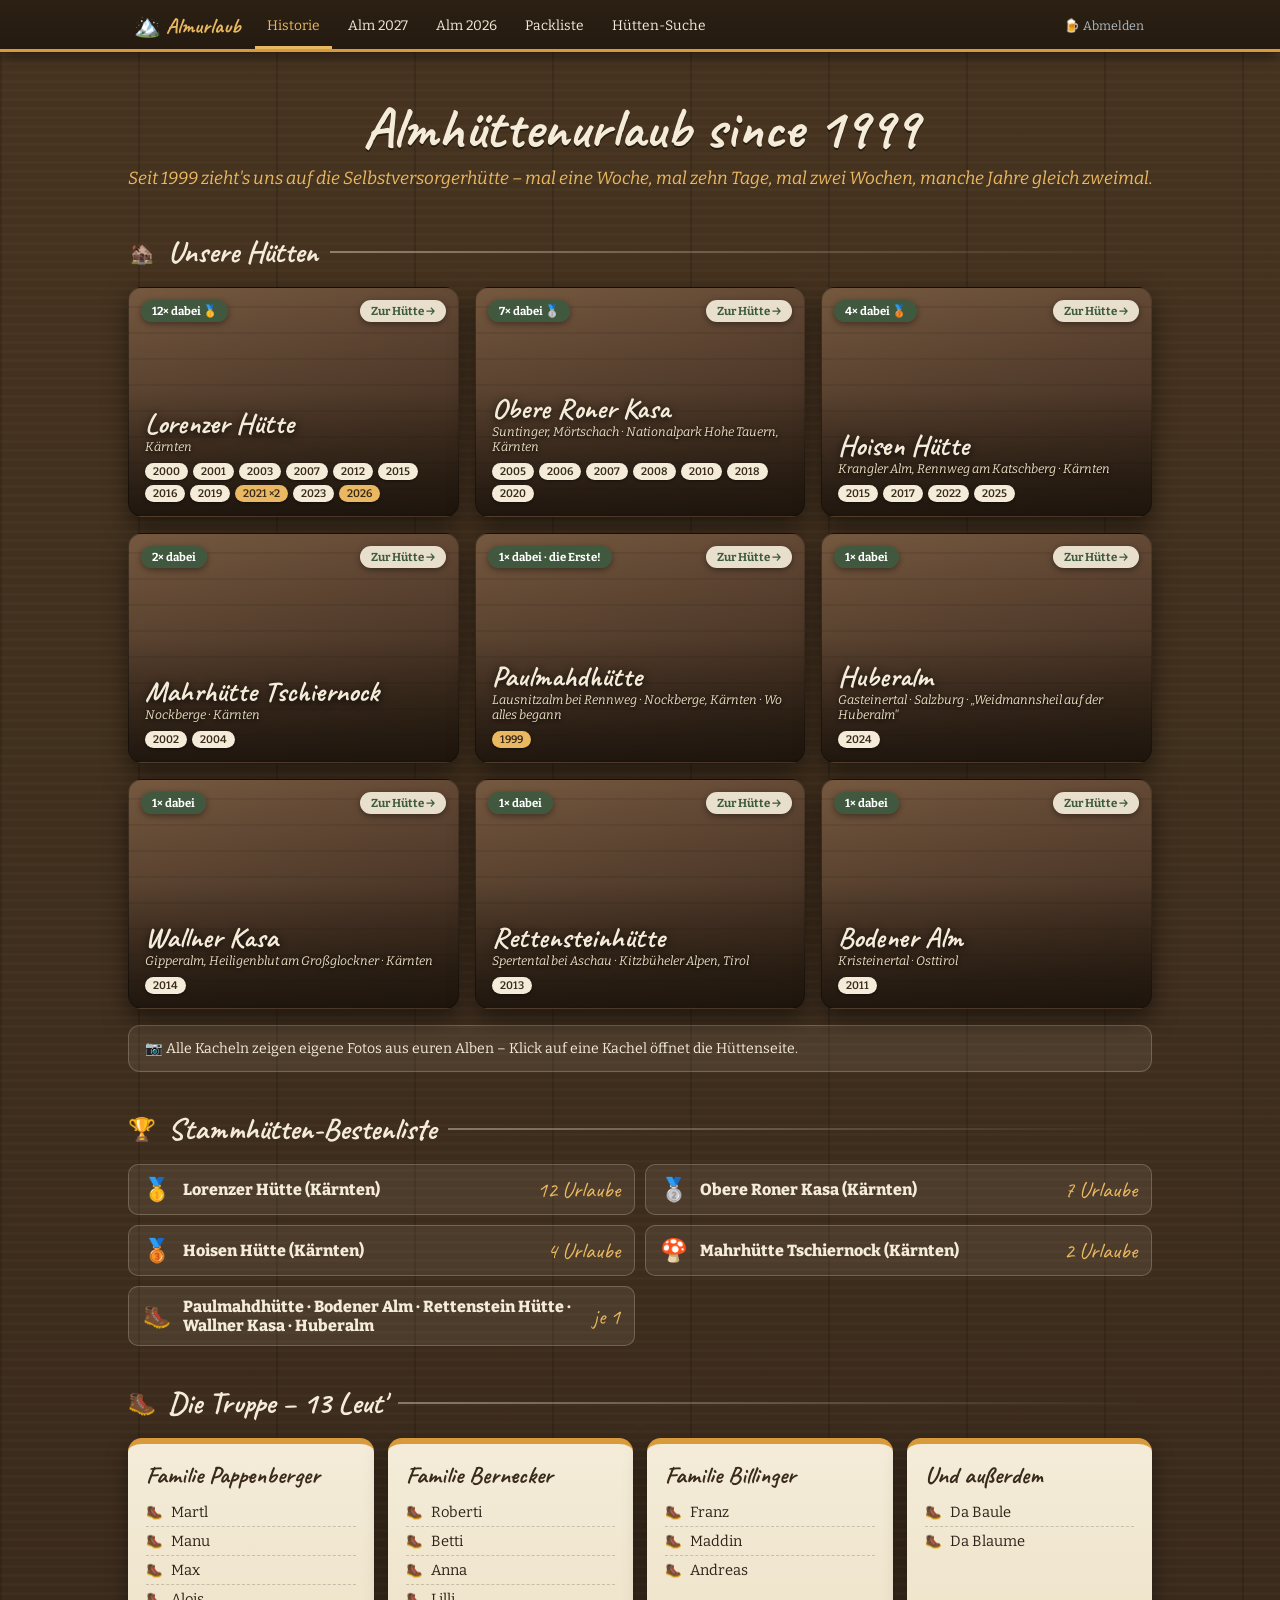
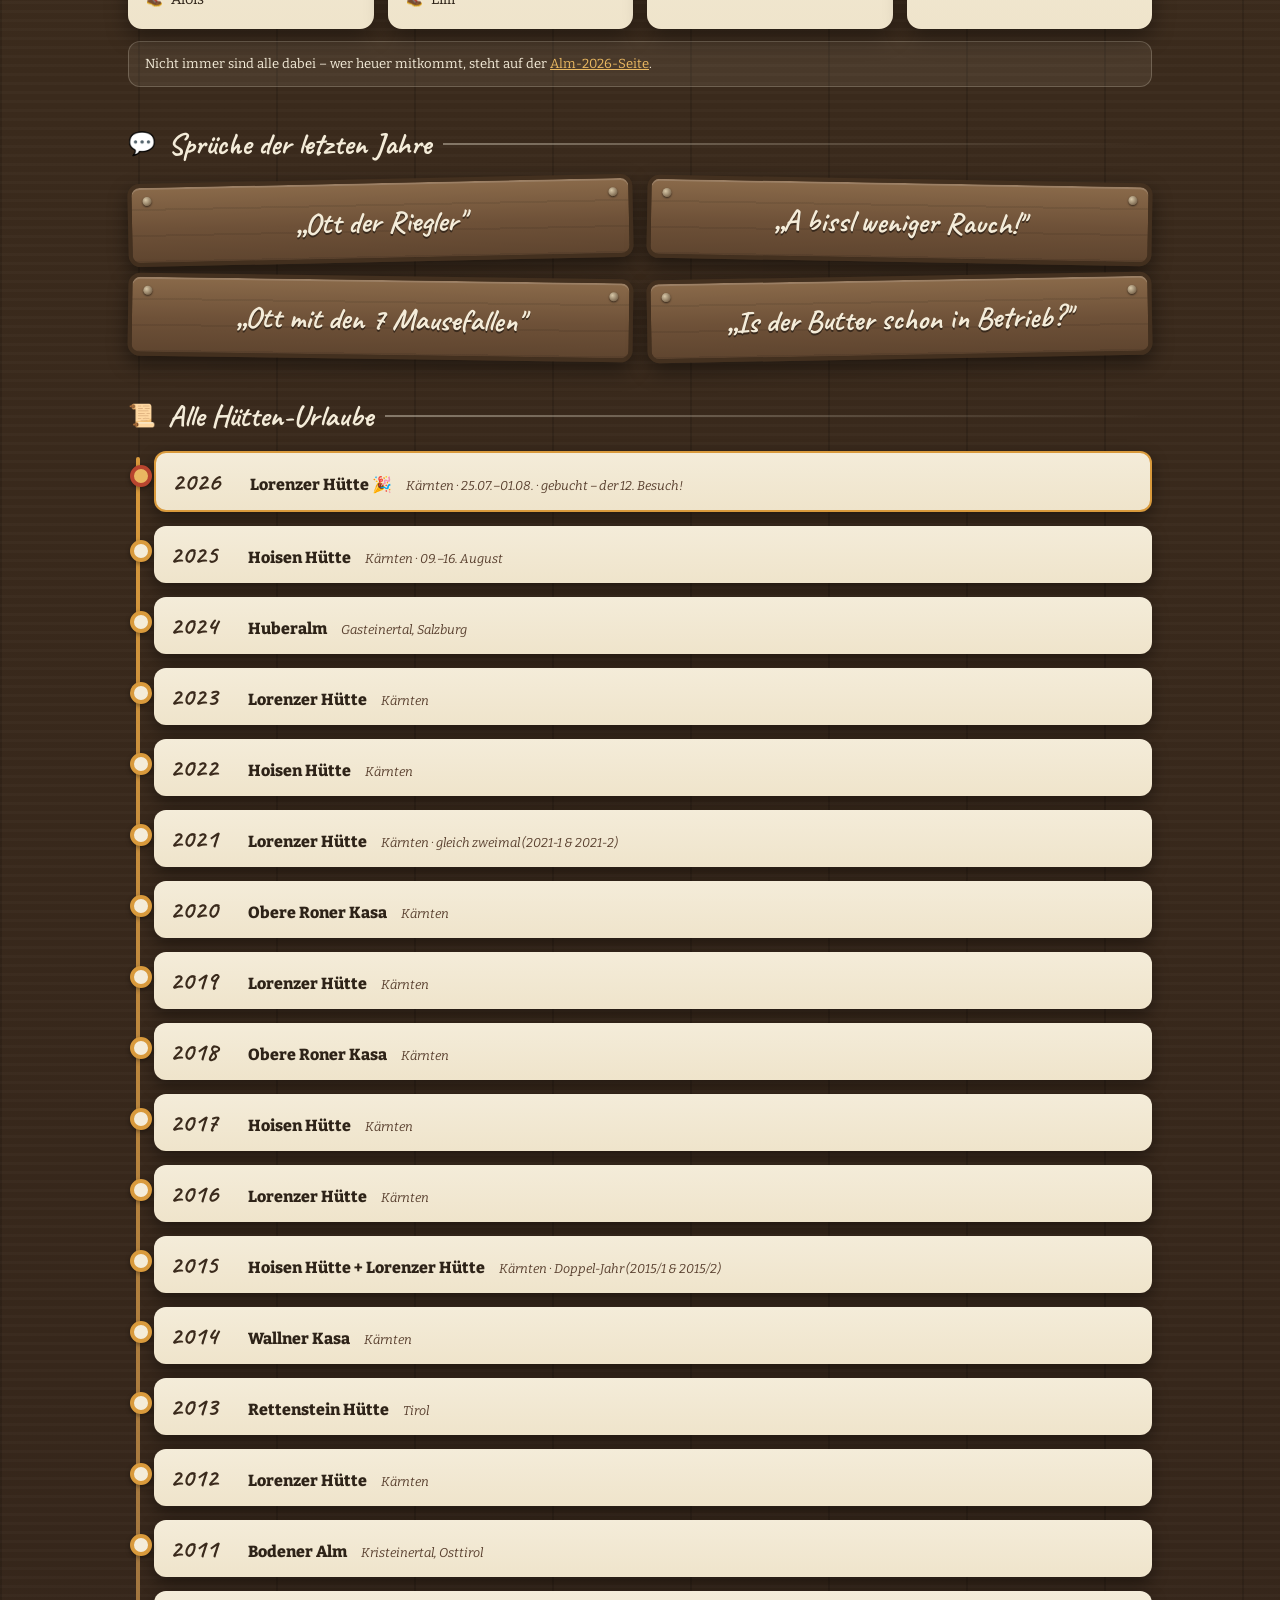
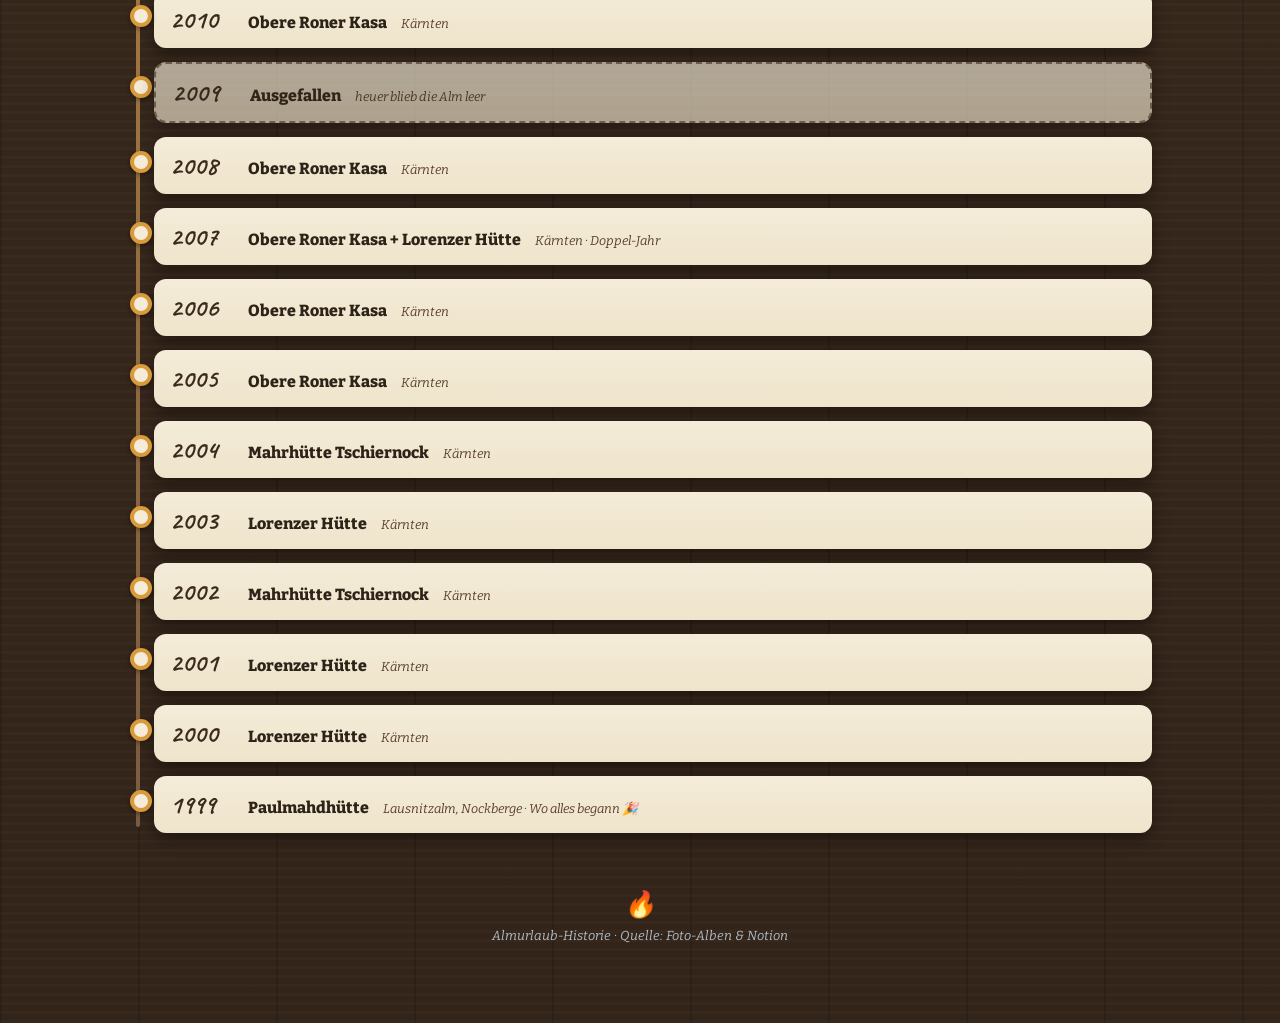
==== index.html @ 521542aa "Neuaufbau Almurlaub-Website für Hostinger Stand aus der Sicherung vom 21.09.2026, api.php/login.php/" ====
<!DOCTYPE html>
<html lang="de">
<head>
<meta charset="UTF-8">
<meta name="viewport" content="width=device-width, initial-scale=1.0">
<title>Hütten-Historie – Urlaub auf der Alm seit 1999</title>
<meta name="robots" content="noindex">
<link rel="preconnect" href="https://fonts.googleapis.com">
<link rel="preconnect" href="https://fonts.gstatic.com" crossorigin>
<link href="https://fonts.googleapis.com/css2?family=Bitter:wght@400;600;800&family=Caveat:wght@500;700&display=swap" rel="stylesheet">
<link rel="stylesheet" href="alm.css">
</head>
<body>

<nav class="alm-nav" aria-label="Hauptnavigation">
  <div class="nav-innen">
    <a class="logo" href="index.html">🏔️ Almurlaub</a>
    <a class="nav-link aktiv" href="index.html">Historie</a>
    <a class="nav-link" href="2027/index.html">Alm 2027</a>
    <a class="nav-link" href="2026/index.html">Alm 2026</a>
    <a class="nav-link" href="packliste.html">Packliste</a>
    <a class="nav-link" href="huettensuche.html">Hütten-Suche</a>
    <a class="nav-link abmelden" href="logout.php" title="Abmelden – zurück zur Bierparole">🍺 Abmelden</a>
  </div>
</nav>

<header class="seitenkopf">
  <h1>Almhüttenurlaub since 1999</h1>
  <div class="untertitel">Seit 1999 zieht's uns auf die Selbstversorgerhütte – mal eine Woche, mal zehn Tage, mal zwei Wochen, manche Jahre gleich zweimal.</div>
</header>

<main class="wrap">

  <section>
    <div class="sek-titel"><span class="em">🏚️</span><h2>Unsere Hütten</h2><div class="linie"></div></div>
    <div class="huetten-grid">

      <a class="h-kachel" href="https://www.bergwelten.com/t/b/23018" target="_blank" rel="noopener" style="--kachel-foto:url('fotos/huetten/lorenzer.jpg')">
        <span class="k-besuche">12× dabei 🥇</span><span class="k-link">Zur Hütte →</span>

        <div class="k-inhalt">
          <h3>Lorenzer Hütte</h3>
          <div class="k-region">Kärnten</div>
          <div class="k-jahre"><span>2000</span><span>2001</span><span>2003</span><span>2007</span><span>2012</span><span>2015</span><span>2016</span><span>2019</span><span class="oft">2021 ×2</span><span>2023</span><span class="oft">2026</span></div>
        </div>
      </a>

      <a class="h-kachel" href="https://www.urlaubambauernhof.at/de/hoefe/ronerkasa" target="_blank" rel="noopener" style="--kachel-foto:url('fotos/huetten/ronerkasa.jpg')">
        <span class="k-besuche">7× dabei 🥈</span><span class="k-link">Zur Hütte →</span>
        
        <div class="k-inhalt">
          <h3>Obere Roner Kasa</h3>
          <div class="k-region">Suntinger, Mörtschach · Nationalpark Hohe Tauern, Kärnten</div>
          <div class="k-jahre"><span>2005</span><span>2006</span><span>2007</span><span>2008</span><span>2010</span><span>2018</span><span>2020</span></div>
        </div>
      </a>

      <a class="h-kachel" href="https://hoisenhuette.at/" target="_blank" rel="noopener" style="--kachel-foto:url('fotos/huetten/hoisen.jpg')">
        <span class="k-besuche">4× dabei 🥉</span><span class="k-link">Zur Hütte →</span>
        
        <div class="k-inhalt">
          <h3>Hoisen Hütte</h3>
          <div class="k-region">Krangler Alm, Rennweg am Katschberg · Kärnten</div>
          <div class="k-jahre"><span>2015</span><span>2017</span><span>2022</span><span>2025</span></div>
        </div>
      </a>

      <a class="h-kachel" href="https://www.urlaubambauernhof.at/de/hoefe/marhuette" target="_blank" rel="noopener" style="--kachel-foto:url('fotos/huetten/mahrhuette.jpg')">
        <span class="k-besuche">2× dabei</span><span class="k-link">Zur Hütte →</span>
        
        <div class="k-inhalt">
          <h3>Mahrhütte Tschiernock</h3>
          <div class="k-region">Nockberge · Kärnten</div>
          <div class="k-jahre"><span>2002</span><span>2004</span></div>
        </div>
      </a>

      <a class="h-kachel" href="https://www.paulmahdhuette.com" target="_blank" rel="noopener" style="--kachel-foto:url('fotos/huetten/paulmahd.jpg')">
        <span class="k-besuche">1× dabei · die Erste!</span><span class="k-link">Zur Hütte →</span>
        <div class="k-inhalt">
          <h3>Paulmahdhütte</h3>
          <div class="k-region">Lausnitzalm bei Rennweg · Nockberge, Kärnten · Wo alles begann</div>
          <div class="k-jahre"><span class="oft">1999</span></div>
        </div>
      </a>

      <a class="h-kachel" href="https://www.gasteinertal.com/huberalm/" target="_blank" rel="noopener" style="--kachel-foto:url('fotos/panorama.jpg')">
        <span class="k-besuche">1× dabei</span><span class="k-link">Zur Hütte →</span>
        <div class="k-inhalt">
          <h3>Huberalm</h3>
          <div class="k-region">Gasteinertal · Salzburg · „Weidmannsheil auf der Huberalm"</div>
          <div class="k-jahre"><span>2024</span></div>
        </div>
      </a>

      <a class="h-kachel" href="https://www.urlaubambauernhof.at/de/hoefe/wallnerkasa" target="_blank" rel="noopener" style="--kachel-foto:url('fotos/huetten/wallnerkasa.jpg')">
        <span class="k-besuche">1× dabei</span><span class="k-link">Zur Hütte →</span>
        
        <div class="k-inhalt">
          <h3>Wallner Kasa</h3>
          <div class="k-region">Gipperalm, Heiligenblut am Großglockner · Kärnten</div>
          <div class="k-jahre"><span>2014</span></div>
        </div>
      </a>

      <a class="h-kachel" href="https://www.huettenzauber-tirol.at/huetten/rettensteinhuette" target="_blank" rel="noopener" style="--kachel-foto:url('fotos/huetten/rettenstein.jpg')">
        <span class="k-besuche">1× dabei</span><span class="k-link">Zur Hütte →</span>
        
        <div class="k-inhalt">
          <h3>Rettensteinhütte</h3>
          <div class="k-region">Spertental bei Aschau · Kitzbüheler Alpen, Tirol</div>
          <div class="k-jahre"><span>2013</span></div>
        </div>
      </a>

      <a class="h-kachel" href="https://www.huettenland.com/huette/1302/Bodner-Almhuette-im-Kristeinertal/" target="_blank" rel="noopener" style="--kachel-foto:url('fotos/huetten/bodeneralm.jpg')">
        <span class="k-besuche">1× dabei</span><span class="k-link">Zur Hütte →</span>

        <div class="k-inhalt">
          <h3>Bodener Alm</h3>
          <div class="k-region">Kristeinertal · Osttirol</div>
          <div class="k-jahre"><span>2011</span></div>
        </div>
      </a>

    </div>
    <div class="hinweis-band">
      📷 Alle Kacheln zeigen eigene Fotos aus euren Alben – Klick auf eine Kachel öffnet die Hüttenseite.
    </div>
  </section>

  <section>
    <div class="sek-titel"><span class="em">🏆</span><h2>Stammhütten-Bestenliste</h2><div class="linie"></div></div>
    <div class="bestenliste">
      <div class="besten-eintrag"><span class="medaille">🥇</span><span class="b-name">Lorenzer Hütte (Kärnten)</span><span class="b-anzahl">12 Urlaube</span></div>
      <div class="besten-eintrag"><span class="medaille">🥈</span><span class="b-name">Obere Roner Kasa (Kärnten)</span><span class="b-anzahl">7 Urlaube</span></div>
      <div class="besten-eintrag"><span class="medaille">🥉</span><span class="b-name">Hoisen Hütte (Kärnten)</span><span class="b-anzahl">4 Urlaube</span></div>
      <div class="besten-eintrag"><span class="medaille">🍄</span><span class="b-name">Mahrhütte Tschiernock (Kärnten)</span><span class="b-anzahl">2 Urlaube</span></div>
      <div class="besten-eintrag"><span class="medaille">🥾</span><span class="b-name">Paulmahdhütte · Bodener Alm · Rettenstein Hütte · Wallner Kasa · Huberalm</span><span class="b-anzahl">je 1</span></div>
    </div>
  </section>

  <section>
    <div class="sek-titel"><span class="em">🥾</span><h2>Die Truppe – 13 Leut'</h2><div class="linie"></div></div>
    <div class="truppe">
      <div class="familie">
        <h3>Familie Pappenberger</h3>
        <ul><li>Martl</li><li>Manu</li><li>Max</li><li>Alois</li></ul>
      </div>
      <div class="familie">
        <h3>Familie Bernecker</h3>
        <ul><li>Roberti</li><li>Betti</li><li>Anna</li><li>Lilli</li></ul>
      </div>
      <div class="familie">
        <h3>Familie Billinger</h3>
        <ul><li>Franz</li><li>Maddin</li><li>Andreas</li></ul>
      </div>
      <div class="familie">
        <h3>Und außerdem</h3>
        <ul><li>Da Baule</li><li>Da Blaume</li></ul>
      </div>
    </div>
    <div class="hinweis-band" style="margin-top:12px;font-size:.82rem">
      Nicht immer sind alle dabei – wer heuer mitkommt, steht auf der <a href="2026/index.html" style="color:var(--schwammerl-hell)">Alm-2026-Seite</a>.
    </div>
  </section>

  <section>
    <div class="sek-titel"><span class="em">💬</span><h2>Sprüche der letzten Jahre</h2><div class="linie"></div></div>
    <div class="sprueche">
      <div class="spruch-tafel"><div class="zitat">„Ott der Riegler"</div></div>
      <div class="spruch-tafel"><div class="zitat">„A bissl weniger Rauch!"</div></div>
      <div class="spruch-tafel"><div class="zitat">„Ott mit den 7 Mausefallen"</div></div>
      <div class="spruch-tafel"><div class="zitat">„Is der Butter schon in Betrieb?"</div></div>
    </div>
  </section>

  <section>
    <div class="sek-titel"><span class="em">📜</span><h2>Alle Hütten-Urlaube</h2><div class="linie"></div></div>
    <div class="timeline">

      <div class="jahr geplant"><div class="j-karte"><span class="j-zahl">2026</span><span class="j-huette">Lorenzer Hütte 🎉</span><span class="j-region">Kärnten · 25.07.–01.08. · gebucht – der 12. Besuch!</span></div></div>

      <div class="jahr"><div class="j-karte"><span class="j-zahl">2025</span><span class="j-huette">Hoisen Hütte</span><span class="j-region">Kärnten · 09.–16. August</span></div></div>
      <div class="jahr"><div class="j-karte"><span class="j-zahl">2024</span><span class="j-huette">Huberalm</span><span class="j-region">Gasteinertal, Salzburg</span></div></div>
      <div class="jahr"><div class="j-karte"><span class="j-zahl">2023</span><span class="j-huette">Lorenzer Hütte</span><span class="j-region">Kärnten</span></div></div>
      <div class="jahr"><div class="j-karte"><span class="j-zahl">2022</span><span class="j-huette">Hoisen Hütte</span><span class="j-region">Kärnten</span></div></div>
      <div class="jahr"><div class="j-karte"><span class="j-zahl">2021</span><span class="j-huette">Lorenzer Hütte</span><span class="j-region">Kärnten · gleich zweimal (2021-1 &amp; 2021-2)</span></div></div>
      <div class="jahr"><div class="j-karte"><span class="j-zahl">2020</span><span class="j-huette">Obere Roner Kasa</span><span class="j-region">Kärnten</span></div></div>
      <div class="jahr"><div class="j-karte"><span class="j-zahl">2019</span><span class="j-huette">Lorenzer Hütte</span><span class="j-region">Kärnten</span></div></div>
      <div class="jahr"><div class="j-karte"><span class="j-zahl">2018</span><span class="j-huette">Obere Roner Kasa</span><span class="j-region">Kärnten</span></div></div>
      <div class="jahr"><div class="j-karte"><span class="j-zahl">2017</span><span class="j-huette">Hoisen Hütte</span><span class="j-region">Kärnten</span></div></div>
      <div class="jahr"><div class="j-karte"><span class="j-zahl">2016</span><span class="j-huette">Lorenzer Hütte</span><span class="j-region">Kärnten</span></div></div>
      <div class="jahr"><div class="j-karte"><span class="j-zahl">2015</span><span class="j-huette">Hoisen Hütte + Lorenzer Hütte</span><span class="j-region">Kärnten · Doppel-Jahr (2015/1 &amp; 2015/2)</span></div></div>
      <div class="jahr"><div class="j-karte"><span class="j-zahl">2014</span><span class="j-huette">Wallner Kasa</span><span class="j-region">Kärnten</span></div></div>
      <div class="jahr"><div class="j-karte"><span class="j-zahl">2013</span><span class="j-huette">Rettenstein Hütte</span><span class="j-region">Tirol</span></div></div>
      <div class="jahr"><div class="j-karte"><span class="j-zahl">2012</span><span class="j-huette">Lorenzer Hütte</span><span class="j-region">Kärnten</span></div></div>
      <div class="jahr"><div class="j-karte"><span class="j-zahl">2011</span><span class="j-huette">Bodener Alm</span><span class="j-region">Kristeinertal, Osttirol</span></div></div>
      <div class="jahr"><div class="j-karte"><span class="j-zahl">2010</span><span class="j-huette">Obere Roner Kasa</span><span class="j-region">Kärnten</span></div></div>
      <div class="jahr unbekannt"><div class="j-karte"><span class="j-zahl">2009</span><span class="j-huette">Ausgefallen</span><span class="j-region">heuer blieb die Alm leer</span></div></div>
      <div class="jahr"><div class="j-karte"><span class="j-zahl">2008</span><span class="j-huette">Obere Roner Kasa</span><span class="j-region">Kärnten</span></div></div>
      <div class="jahr"><div class="j-karte"><span class="j-zahl">2007</span><span class="j-huette">Obere Roner Kasa + Lorenzer Hütte</span><span class="j-region">Kärnten · Doppel-Jahr</span></div></div>
      <div class="jahr"><div class="j-karte"><span class="j-zahl">2006</span><span class="j-huette">Obere Roner Kasa</span><span class="j-region">Kärnten</span></div></div>
      <div class="jahr"><div class="j-karte"><span class="j-zahl">2005</span><span class="j-huette">Obere Roner Kasa</span><span class="j-region">Kärnten</span></div></div>
      <div class="jahr"><div class="j-karte"><span class="j-zahl">2004</span><span class="j-huette">Mahrhütte Tschiernock</span><span class="j-region">Kärnten</span></div></div>
      <div class="jahr"><div class="j-karte"><span class="j-zahl">2003</span><span class="j-huette">Lorenzer Hütte</span><span class="j-region">Kärnten</span></div></div>
      <div class="jahr"><div class="j-karte"><span class="j-zahl">2002</span><span class="j-huette">Mahrhütte Tschiernock</span><span class="j-region">Kärnten</span></div></div>
      <div class="jahr"><div class="j-karte"><span class="j-zahl">2001</span><span class="j-huette">Lorenzer Hütte</span><span class="j-region">Kärnten</span></div></div>
      <div class="jahr"><div class="j-karte"><span class="j-zahl">2000</span><span class="j-huette">Lorenzer Hütte</span><span class="j-region">Kärnten</span></div></div>
      <div class="jahr"><div class="j-karte"><span class="j-zahl">1999</span><span class="j-huette">Paulmahdhütte</span><span class="j-region">Lausnitzalm, Nockberge · Wo alles begann 🎉</span></div></div>

    </div>
  </section>

  <footer>
    <span class="feuer">🔥</span>
    Almurlaub-Historie &middot; Quelle: Foto-Alben &amp; Notion
  </footer>
</main>
<script src="alm-nav.js" defer></script>
</body>
</html>
---- alm.css ----
/* Almurlaub-Dashboard – gemeinsames Stylesheet für Unterseiten */
:root{
  --holz-dunkel:#3a2a1c; --holz:#5a4130; --holz-hell:#7a5c42; --holz-grau:#8a7a68;
  --creme:#f4ecd9; --creme-dunkel:#e8dcc0;
  --schwammerl:#d99a3c; --schwammerl-hell:#eab861;
  --tanne:#3d5a3f; --tanne-hell:#5a7d5c;
  --geranie:#b8452f; --nebel:#aebbc4; --tinte:#2e2318;
}
*{margin:0;padding:0;box-sizing:border-box}
html{scroll-behavior:smooth}
body{
  font-family:'Bitter',Georgia,serif;color:var(--tinte);min-height:100vh;
  background:
    repeating-linear-gradient(90deg, rgba(0,0,0,.14) 0 2px, transparent 2px 138px),
    repeating-linear-gradient(0deg, rgba(255,255,255,.02) 0 3px, transparent 3px 9px),
    linear-gradient(180deg,#46331f 0%, #3a2a1c 40%, #33241a 100%);
}
:focus-visible{outline:3px solid var(--schwammerl);outline-offset:3px;border-radius:4px}
.wrap{width:100%;max-width:1060px;margin:0 auto;padding:0 18px 60px}

/* ---------- Navigation ---------- */
.alm-nav{
  position:sticky;top:0;z-index:50;
  background:linear-gradient(180deg,#2c2013,#241a10);
  border-bottom:3px solid var(--schwammerl);
  box-shadow:0 4px 14px rgba(0,0,0,.5);
}
.alm-nav .nav-innen{
  max-width:1060px;margin:0 auto;padding:0 14px;
  display:flex;align-items:center;gap:4px;overflow-x:auto;-webkit-overflow-scrolling:touch;
}
.alm-nav .logo{
  font-family:'Caveat',cursive;font-size:1.35rem;font-weight:700;color:var(--schwammerl-hell);
  text-decoration:none;padding:12px 10px 10px;white-space:nowrap;
}
.alm-nav a.nav-link{
  color:var(--creme);text-decoration:none;font-size:.86rem;padding:14px 12px 12px;
  white-space:nowrap;border-bottom:3px solid transparent;margin-bottom:-3px;
}
.alm-nav a.nav-link:hover{color:var(--schwammerl-hell)}
.alm-nav a.nav-link.aktiv{color:var(--schwammerl-hell);border-bottom-color:var(--schwammerl-hell)}

/* ---------- Seitenkopf ---------- */
.seitenkopf{text-align:center;padding:40px 16px 6px}
.seitenkopf h1{
  font-family:'Caveat',cursive;font-weight:700;font-size:clamp(2.4rem,6vw,3.6rem);
  color:var(--creme);text-shadow:0 2px 0 rgba(0,0,0,.45);
}
.seitenkopf .untertitel{color:var(--schwammerl-hell);font-style:italic;margin-top:4px;font-size:clamp(.9rem,2.2vw,1.1rem)}

/* ---------- Sektionen & Karten ---------- */
section{margin-top:38px}
.sek-titel{display:flex;align-items:center;gap:12px;margin-bottom:16px;color:var(--creme)}
.sek-titel h2{font-family:'Caveat',cursive;font-size:1.9rem;font-weight:700}
.sek-titel .linie{flex:1;height:2px;background:linear-gradient(90deg,rgba(244,236,217,.4),transparent)}
.sek-titel .em{font-size:1.4rem}
.karte{
  background:linear-gradient(180deg,var(--creme),#efe4cb);
  border-radius:14px;padding:20px 22px;
  box-shadow:0 8px 22px rgba(0,0,0,.4);
  border:1px solid rgba(0,0,0,.15);
}
.hinweis-band{
  background:rgba(244,236,217,.08);border:1px solid rgba(244,236,217,.22);
  border-radius:12px;padding:12px 16px;color:var(--creme);font-size:.88rem;line-height:1.5;margin-top:16px;
}
.hinweis-band strong{color:var(--schwammerl-hell)}

/* ---------- Buttons & Inputs ---------- */
.btn{
  font-family:'Bitter',Georgia,serif;font-weight:600;font-size:.88rem;
  background:var(--tanne);color:#fff;border:none;border-radius:8px;
  padding:9px 16px;cursor:pointer;box-shadow:0 3px 8px rgba(0,0,0,.3);
}
.btn:hover{background:var(--tanne-hell)}
.btn.sekundaer{background:var(--holz-grau)}
.btn.gefahr{background:var(--geranie)}
input[type=text],input[type=number],select{
  font-family:'Bitter',Georgia,serif;font-size:.9rem;color:var(--tinte);
  background:#fff;border:2px solid rgba(90,65,48,.4);border-radius:8px;padding:8px 10px;
}
input[type=text]:focus,input[type=number]:focus,select:focus{border-color:var(--schwammerl);outline:none}

/* ---------- Checklisten ---------- */
.liste{list-style:none}
.liste li{display:flex;align-items:flex-start;gap:11px;padding:9px 4px;border-bottom:1px dashed rgba(90,65,48,.3)}
.liste li:last-child{border-bottom:none}
.liste input[type=checkbox]{
  appearance:none;width:22px;height:22px;flex:none;margin-top:1px;
  border:2px solid var(--holz);border-radius:5px;background:#fff;cursor:pointer;position:relative;
}
.liste input[type=checkbox]:checked{background:var(--tanne);border-color:var(--tanne)}
.liste input[type=checkbox]:checked::after{
  content:"✓";color:#fff;font-weight:800;position:absolute;inset:0;
  display:flex;align-items:center;justify-content:center;font-size:.95rem;
}
.liste label{cursor:pointer;font-size:.92rem;line-height:1.45;flex:1}
.liste li.erledigt label .txt{text-decoration:line-through;color:var(--holz-grau)}

/* ---------- Einkaufsliste ---------- */
.wer-leiste{
  display:flex;flex-wrap:wrap;gap:10px;align-items:center;justify-content:space-between;
  background:rgba(244,236,217,.08);border:1px solid rgba(244,236,217,.22);
  border-radius:12px;padding:12px 16px;color:var(--creme);margin-top:18px;
}
.wer-leiste .links-teil{display:flex;align-items:center;gap:10px;flex-wrap:wrap}
.wer-leiste label{font-size:.9rem}
.sync-status{font-size:.78rem;color:var(--nebel);font-style:italic}
.sync-status .punkt{display:inline-block;width:9px;height:9px;border-radius:50%;background:var(--tanne-hell);margin-right:5px;vertical-align:baseline}
.sync-status.offline .punkt{background:var(--geranie)}
.ek-gruppe{margin-top:22px}
.ek-gruppe h3{
  font-family:'Caveat',cursive;font-size:1.6rem;color:var(--holz-dunkel);
  border-bottom:2px solid var(--schwammerl);padding-bottom:4px;margin-bottom:4px;
  display:flex;justify-content:space-between;align-items:baseline;
}
.ek-gruppe h3 .zaehler{font-family:'Bitter',Georgia,serif;font-size:.78rem;color:var(--holz);font-weight:400}
.ek-item .menge{font-weight:800;color:var(--holz);white-space:nowrap}
.ek-item .zweck{display:block;font-size:.75rem;color:var(--holz-grau);font-style:italic}
.ek-item .zustaendig{font-size:.75rem;color:var(--tanne);font-weight:600;white-space:nowrap}
.ek-item .gekauft-von{display:block;font-size:.76rem;color:var(--tanne);font-weight:600}
.ek-item .loeschen{background:none;border:none;color:var(--geranie);cursor:pointer;font-size:1rem;padding:0 4px}
.fortschritt{margin-top:16px;background:rgba(90,65,48,.18);border-radius:999px;height:14px;overflow:hidden}
.fortschritt>div{height:100%;width:0;background:linear-gradient(90deg,var(--schwammerl),var(--schwammerl-hell));transition:width .3s;border-radius:999px}
.fortschritt-text{font-size:.8rem;color:var(--holz);margin-top:6px;text-align:right;font-style:italic}
.neu-zeile{display:flex;gap:8px;flex-wrap:wrap;margin-top:18px;padding-top:14px;border-top:2px solid rgba(90,65,48,.25)}
.neu-zeile input[type=text]{flex:1;min-width:120px}

/* ---------- Tabellen (Abrechnung) ---------- */
.tabelle{width:100%;border-collapse:collapse;font-size:.88rem}
.tabelle th{
  text-align:left;font-size:.72rem;text-transform:uppercase;letter-spacing:.1em;
  color:var(--holz);padding:8px 8px;border-bottom:2px solid var(--schwammerl);
}
.tabelle td{padding:8px;border-bottom:1px dashed rgba(90,65,48,.3);vertical-align:middle}
.tabelle tr:last-child td{border-bottom:none}
.tabelle .zahl{text-align:right;font-variant-numeric:tabular-nums;white-space:nowrap}
.tabelle input{width:100%;min-width:70px}
.tabelle input.betrag,.tabelle input.naechte{max-width:110px;text-align:right}
.tabelle .loeschen{background:none;border:none;color:var(--geranie);cursor:pointer;font-size:1.05rem}
.summen-band{display:grid;grid-template-columns:repeat(auto-fit,minmax(160px,1fr));gap:12px;margin-top:16px}
.summe{
  background:rgba(61,90,63,.12);border:1px solid rgba(61,90,63,.3);border-radius:10px;
  padding:12px 14px;text-align:center;
}
.summe .wert{font-size:1.3rem;font-weight:800;color:var(--tanne)}
.summe .label{font-size:.72rem;text-transform:uppercase;letter-spacing:.1em;color:var(--holz);margin-top:2px}
.plus{color:#2c6b30;font-weight:800}
.minus{color:var(--geranie);font-weight:800}
.tab-scroll{overflow-x:auto}

/* ---------- Historie / Timeline ---------- */
.timeline{position:relative;margin-top:10px;padding-left:26px}
.timeline::before{
  content:"";position:absolute;left:8px;top:6px;bottom:6px;width:4px;border-radius:4px;
  background:linear-gradient(180deg,var(--schwammerl),var(--holz-hell));
}
.jahr{position:relative;margin-bottom:14px}
.jahr::before{
  content:"";position:absolute;left:-24px;top:14px;width:14px;height:14px;border-radius:50%;
  background:var(--creme);border:4px solid var(--schwammerl);box-shadow:0 2px 5px rgba(0,0,0,.4);
}
.jahr .j-karte{
  background:linear-gradient(180deg,var(--creme),#efe4cb);border-radius:12px;
  padding:12px 16px;box-shadow:0 6px 16px rgba(0,0,0,.4);
  display:flex;flex-wrap:wrap;gap:6px 14px;align-items:baseline;
}
.jahr .j-zahl{font-family:'Caveat',cursive;font-size:1.6rem;font-weight:700;color:var(--holz-dunkel);min-width:64px}
.jahr .j-huette{font-weight:800;font-size:1rem}
.jahr .j-region{font-size:.8rem;color:var(--holz);font-style:italic}
.jahr .j-extra{font-size:.78rem;color:var(--holz-grau);width:100%}
.jahr.unbekannt .j-karte{opacity:.65;border:2px dashed var(--holz-grau)}
.jahr.geplant::before{background:var(--schwammerl-hell);border-color:var(--geranie)}
.jahr.geplant .j-karte{border:2px solid var(--schwammerl)}
.bestenliste{display:grid;grid-template-columns:1fr;gap:10px}
@media (min-width:640px){ .bestenliste{grid-template-columns:repeat(2,1fr)} }
.besten-eintrag{display:flex;align-items:center;gap:12px;background:rgba(244,236,217,.08);border:1px solid rgba(244,236,217,.22);border-radius:10px;padding:10px 14px;color:var(--creme)}
.besten-eintrag .medaille{font-size:1.4rem}
.besten-eintrag .b-name{font-weight:800;flex:1}
.besten-eintrag .b-anzahl{font-family:'Caveat',cursive;font-size:1.4rem;color:var(--schwammerl-hell)}

/* ---------- Hütten-Kacheln (Übersicht) ---------- */
.huetten-grid{display:grid;grid-template-columns:1fr;gap:16px}
@media (min-width:640px){ .huetten-grid{grid-template-columns:repeat(2,1fr)} }
@media (min-width:1024px){ .huetten-grid{grid-template-columns:repeat(3,1fr)} }
.h-kachel{
  position:relative;display:flex;flex-direction:column;justify-content:flex-end;
  min-height:230px;border-radius:14px;overflow:hidden;text-decoration:none;
  box-shadow:0 10px 24px rgba(0,0,0,.5);
  background:
    linear-gradient(180deg, rgba(30,22,12,.05) 0%, rgba(30,22,12,.2) 45%, rgba(24,17,10,.88) 100%),
    var(--kachel-foto, none),
    repeating-linear-gradient(0deg, rgba(0,0,0,.08) 0 2px, transparent 2px 26px),
    linear-gradient(160deg,#7a5c42,#5a4130 60%,#43301f);
  background-size:cover, cover, auto, auto;
  background-position:center, center 40%, 0 0, 0 0;
  transition:transform .18s, box-shadow .18s;
  border:1px solid rgba(0,0,0,.3);
}
a.h-kachel:hover,a.h-kachel:focus-visible{transform:translateY(-4px) scale(1.015);box-shadow:0 16px 34px rgba(0,0,0,.6)}
.h-kachel .platz-emoji{
  position:absolute;top:18px;left:0;right:0;text-align:center;font-size:3.2rem;opacity:.5;
}
.h-kachel .foto-folgt{
  position:absolute;top:86px;left:0;right:0;text-align:center;
  font-family:'Caveat',cursive;font-size:1.15rem;color:var(--creme-dunkel);opacity:.8;
}
.h-kachel .k-inhalt{position:relative;padding:14px 16px 14px;z-index:1}
.h-kachel h3{
  font-family:'Caveat',cursive;font-size:1.8rem;font-weight:700;color:var(--creme);
  text-shadow:0 2px 8px rgba(0,0,0,.85);line-height:1.05;
}
.h-kachel .k-region{font-size:.78rem;color:var(--creme-dunkel);font-style:italic;text-shadow:0 1px 4px rgba(0,0,0,.9)}
.h-kachel .k-jahre{display:flex;flex-wrap:wrap;gap:5px;margin-top:9px}
.h-kachel .k-jahre span{
  font-size:.68rem;font-weight:600;color:var(--holz-dunkel);
  background:var(--creme);border-radius:999px;padding:2px 8px;
  box-shadow:0 1px 3px rgba(0,0,0,.5);
}
.h-kachel .k-jahre span.oft{background:var(--schwammerl-hell)}
.h-kachel .k-link{
  position:absolute;top:12px;right:12px;z-index:1;
  background:rgba(244,236,217,.92);color:var(--tanne);
  font-size:.72rem;font-weight:700;border-radius:999px;padding:4px 11px;
  box-shadow:0 2px 6px rgba(0,0,0,.4);
}
.h-kachel .k-besuche{
  position:absolute;top:12px;left:12px;z-index:1;
  background:rgba(61,90,63,.92);color:#fff;
  font-size:.72rem;font-weight:700;border-radius:999px;padding:4px 11px;
  box-shadow:0 2px 6px rgba(0,0,0,.4);
}

footer{text-align:center;color:var(--nebel);font-size:.82rem;margin-top:56px;font-style:italic;padding-bottom:20px}
footer .feuer{font-size:1.6rem;display:block;margin-bottom:8px}

/* ---------- Entwurf-Kennzeichnung ---------- */
.entwurf-chip{
  display:inline-block;font-size:.6rem;font-weight:700;text-transform:uppercase;letter-spacing:.08em;
  background:var(--geranie);color:#fff;border-radius:999px;padding:2px 7px;margin-left:4px;vertical-align:2px;
}
.entwurf-banner{
  background:repeating-linear-gradient(-45deg, rgba(184,69,47,.18) 0 12px, rgba(184,69,47,.08) 12px 24px);
  border:2px dashed var(--geranie);border-radius:12px;color:var(--creme);
  padding:12px 16px;margin-top:18px;font-size:.9rem;line-height:1.5;
}

/* ---------- Packliste ---------- */
.pack-gruppen{display:grid;grid-template-columns:1fr;gap:14px}
@media (min-width:640px){ .pack-gruppen{grid-template-columns:repeat(2,1fr)} }
.pack-gruppe h3{
  font-family:'Caveat',cursive;font-size:1.45rem;color:var(--holz-dunkel);
  border-bottom:2px solid var(--schwammerl);padding-bottom:4px;margin-bottom:6px;
}

.alm-nav a.nav-link.abmelden{margin-left:auto;color:var(--nebel);font-size:.78rem}
.alm-nav a.nav-link.abmelden:hover{color:var(--schwammerl-hell)}

/* ---------- Mobiles Burger-Menü ---------- */
.nav-burger{
  display:none;margin-left:auto;background:none;border:none;cursor:pointer;
  font-size:1.5rem;line-height:1;color:var(--creme);padding:10px 12px;
}
.nav-burger:hover{color:var(--schwammerl-hell)}
/* Jahres-Zeile mit Aufklapp-Pfeil (nur mobil sichtbar) */
.nav-item-mit-sub{display:contents}
.nav-sub-toggle{display:none;background:none;border:none;color:inherit;cursor:pointer;padding:0}
@media (max-width:799px){
  .nav-burger{display:block}
  .alm-nav .nav-innen{flex-wrap:wrap;overflow:visible}
  .alm-nav .logo{font-size:1.5rem;padding:14px 10px 12px}
  .alm-nav a.nav-link{display:none}
  .alm-nav.offen a.nav-link{
    display:block;width:100%;order:10;
    font-size:1.05rem;padding:14px 12px;margin:0;
    border-bottom:1px solid rgba(244,236,217,.12);
  }
  .alm-nav.offen a.nav-link.aktiv{
    color:var(--schwammerl-hell);
    border-left:4px solid var(--schwammerl-hell);
    background:rgba(217,154,60,.12);
    border-bottom:1px solid rgba(244,236,217,.12);
  }
  .alm-nav.offen a.nav-link.abmelden{margin-left:0;color:var(--nebel);font-size:.9rem;border-bottom:none}
  .alm-nav a.nav-link{margin-bottom:0;border-bottom-width:1px}
  /* ---- Jahr-Navigation ins Burger-Menü integriert ---- */
  .jahr-nav{display:none}                         /* eigenständige Leiste mobil ausblenden */
  .alm-nav.offen .nav-item-mit-sub{
    display:flex;align-items:center;width:100%;order:10;
    border-bottom:1px solid rgba(244,236,217,.12);
  }
  .alm-nav.offen .nav-item-mit-sub a.nav-link{width:auto;flex:1;order:0;border-bottom:none}
  .alm-nav.offen .nav-sub-toggle{
    display:block;padding:14px 16px;font-size:.95rem;color:var(--nebel);
    transition:transform .18s ease;
  }
  .alm-nav.offen .nav-sub-toggle:hover{color:var(--schwammerl-hell)}
  .alm-nav.offen .nav-sub-toggle.auf{transform:rotate(180deg)}
  .alm-nav.offen a.nav-link.nav-sub{display:none}
  .alm-nav.offen a.nav-link.nav-sub.auf{
    display:block;width:100%;order:10;margin:0;
    font-size:1rem;padding:12px 12px 12px 27px;   /* eingerückt = Unterpunkt */
    border-bottom:1px solid rgba(244,236,217,.12);
    border-left:3px solid rgba(217,154,60,.3);     /* dezente Zugehörigkeits-Linie */
  }
  .alm-nav.offen a.nav-link.nav-sub.auf.aktiv{
    color:var(--schwammerl-hell);
    border-left:4px solid var(--schwammerl-hell);
    background:rgba(217,154,60,.12);
  }
}
@media (max-width:640px){
  .wrap{padding-left:14px;padding-right:14px}
  .karte{padding:16px 14px}
  .seitenkopf{padding-top:28px}
}

/* ---------- Sprüche-Tafeln ---------- */
.sprueche{display:grid;grid-template-columns:1fr;gap:14px}
@media (min-width:640px){ .sprueche{grid-template-columns:repeat(2,1fr)} }
.spruch-tafel{
  position:relative;text-align:center;
  background:
    repeating-linear-gradient(0deg, rgba(0,0,0,.07) 0 2px, transparent 2px 26px),
    linear-gradient(180deg,#8a6a4a,#6e5138 55%,#5f452f);
  border:4px solid #43301f;border-radius:12px;
  padding:22px 18px 18px;
  box-shadow:0 8px 20px rgba(0,0,0,.45), inset 0 2px 0 rgba(255,255,255,.15);
  transform:rotate(var(--rot,0deg));transition:transform .18s;
}
.spruch-tafel:hover{transform:rotate(0) scale(1.03)}
.sprueche .spruch-tafel:nth-child(4n+1){--rot:-1.2deg}
.sprueche .spruch-tafel:nth-child(4n+2){--rot:1deg}
.sprueche .spruch-tafel:nth-child(4n+3){--rot:.8deg}
.sprueche .spruch-tafel:nth-child(4n+4){--rot:-1deg}
.spruch-tafel::before,.spruch-tafel::after{
  content:"";position:absolute;top:9px;width:9px;height:9px;border-radius:50%;
  background:radial-gradient(circle at 35% 35%,#d8c8a8,#5b4630);box-shadow:0 1px 2px rgba(0,0,0,.6);
}
.spruch-tafel::before{left:11px}
.spruch-tafel::after{right:11px}
.spruch-tafel .zitat{
  font-family:'Caveat',cursive;font-weight:700;font-size:clamp(1.5rem,4vw,1.9rem);
  color:var(--creme);text-shadow:0 2px 0 rgba(0,0,0,.45);line-height:1.15;
}

/* ---------- Jahres-Unternavigation (z.B. Alm 2026) ---------- */
.jahr-nav{
  background:rgba(217,154,60,.14);
  border-bottom:1px solid rgba(217,154,60,.4);
}
.jahr-nav-innen{
  max-width:1060px;margin:0 auto;padding:0 14px;
  display:flex;align-items:center;gap:2px;overflow-x:auto;-webkit-overflow-scrolling:touch;
}
.jahr-nav .jahr-label{
  font-family:'Caveat',cursive;font-weight:700;font-size:1.1rem;color:var(--schwammerl-hell);
  padding:8px 10px 7px;white-space:nowrap;
}
.jahr-nav a{
  color:var(--creme);text-decoration:none;font-size:.8rem;padding:9px 11px 7px;
  white-space:nowrap;border-bottom:2px solid transparent;
}
.jahr-nav a:hover{color:var(--schwammerl-hell)}
.jahr-nav a.aktiv{color:var(--schwammerl-hell);border-bottom-color:var(--schwammerl-hell)}
/* Klone der Jahr-Navigation (nur im mobilen Burger-Menü sichtbar) am Desktop ausblenden */
.alm-nav a.nav-link.nav-sub{display:none}

/* ---------- Hütten-Status-Karten (Hütten-Suche & Jahresseiten) ---------- */
.huetten{display:grid;grid-template-columns:1fr;gap:14px}
@media (min-width:640px){ .huetten{grid-template-columns:repeat(2,1fr)} }
.huette{
  background:linear-gradient(180deg,var(--creme),#efe4cb);
  border-radius:14px;padding:18px 18px 16px;position:relative;
  box-shadow:0 8px 22px rgba(0,0,0,.4);
  border-top:6px solid var(--holz-grau);
}
.huette.status-angebot{border-top-color:var(--tanne)}
.huette.status-abgesagt{border-top-color:var(--geranie)}
.huette.status-offen{border-top-color:var(--schwammerl)}
.huette.status-nein{border-top-color:var(--holz-grau)}
.huette.top-kandidat{grid-column:1/-1;background:linear-gradient(180deg,#f7f0dd,#eee1c2)}
.huette h3{font-size:1.15rem;font-weight:800;margin-bottom:2px}
.huette .rolle{font-size:.78rem;color:var(--holz);font-style:italic;margin-bottom:10px}
.badge{display:inline-block;font-size:.74rem;font-weight:600;letter-spacing:.05em;padding:4px 12px;border-radius:999px;color:#fff}
.badge.angebot{background:var(--tanne)}
.badge.abgesagt{background:var(--geranie)}
.badge.offen{background:var(--schwammerl)}
.badge.nein{background:var(--holz-grau)}
.huette p{font-size:.86rem;margin-top:10px;color:#4a3a28;line-height:1.5}
.huette a{color:var(--tanne);font-weight:600;text-decoration:none;border-bottom:1px dotted var(--tanne)}
.huette a:hover{color:var(--tanne-hell)}
.angebot-details{display:grid;grid-template-columns:1fr;gap:10px;margin-top:14px}
@media (min-width:640px){ .angebot-details{grid-template-columns:repeat(3,1fr)} }
.ang{background:rgba(61,90,63,.09);border:1px solid rgba(61,90,63,.25);border-radius:10px;padding:10px 12px;font-size:.82rem;line-height:1.45}
.ang strong{display:block;font-size:.95rem;color:var(--tanne)}
.warnung{
  margin-top:14px;background:rgba(184,69,47,.1);border-left:4px solid var(--geranie);
  border-radius:0 8px 8px 0;padding:10px 14px;font-size:.84rem;line-height:1.5;
}
.stand{color:var(--nebel);font-size:.78rem;margin-top:12px;font-style:italic;text-align:right}

/* ---------- Such-Portale (Link-Karten) ---------- */
.links{display:grid;grid-template-columns:1fr;gap:12px}
@media (min-width:640px){ .links{grid-template-columns:repeat(2,1fr)} }
@media (min-width:1024px){ .links{grid-template-columns:repeat(4,1fr)} }
.link-karte{
  display:block;background:linear-gradient(180deg,var(--creme),#efe4cb);
  border-radius:12px;padding:16px 18px;text-decoration:none;color:var(--tinte);
  box-shadow:0 6px 16px rgba(0,0,0,.35);border-left:5px solid var(--tanne);
  transition:transform .15s, box-shadow .15s;
}
.link-karte:hover{transform:translateY(-3px);box-shadow:0 10px 22px rgba(0,0,0,.45)}
.link-karte strong{display:block;font-size:1rem}
.link-karte span{font-size:.8rem;color:var(--holz)}
.link-karte .url{color:var(--tanne);font-size:.78rem;font-weight:600;display:block;margin-top:6px}

/* ---------- Galerie (Masonry – natürliche Seitenverhältnisse) ---------- */
.galerie{columns:2;column-gap:14px}
@media (min-width:640px){ .galerie{columns:3} }
@media (min-width:1024px){ .galerie{columns:4} }
.polaroid{
  position:relative;display:inline-block;width:100%;margin:0 0 14px;break-inside:avoid;
  background:#fdfaf2;padding:8px 8px 10px;border-radius:4px;
  box-shadow:0 6px 16px rgba(0,0,0,.45);
  transform:rotate(var(--rot,0deg));
  transition:transform .2s, box-shadow .2s;
  cursor:pointer;border:none;text-align:center;font:inherit;
}
.polaroid:hover,.polaroid:focus-visible,.polaroid:focus-within{transform:rotate(0) scale(1.03);box-shadow:0 12px 26px rgba(0,0,0,.55)}
.polaroid img{width:100%;height:auto;display:block;border-radius:2px}
.polaroid figcaption{
  font-family:'Caveat',cursive;font-size:1.1rem;color:#4a3a28;padding-top:6px;
}
.galerie .polaroid:nth-child(4n+1){--rot:-.8deg}
.galerie .polaroid:nth-child(4n+2){--rot:.6deg}
.galerie .polaroid:nth-child(4n+3){--rot:-.5deg}
.galerie .polaroid:nth-child(4n+4){--rot:.8deg}
@media (prefers-reduced-motion: reduce){
  .polaroid{transform:none;transition:none}
  .polaroid:hover{transform:none}
}

/* Lightbox */
dialog.lightbox{
  border:none;background:rgba(20,14,8,.92);width:100vw;height:100vh;max-width:100vw;max-height:100vh;
  display:none;align-items:center;justify-content:center;padding:24px;
}
dialog.lightbox[open]{display:flex}
dialog.lightbox img{max-width:min(92vw,1000px);max-height:82vh;border-radius:6px;box-shadow:0 20px 60px rgba(0,0,0,.8)}
dialog.lightbox .lb-text{
  position:absolute;bottom:26px;left:0;right:0;text-align:center;
  font-family:'Caveat',cursive;font-size:1.6rem;color:var(--creme);
}
dialog.lightbox .lb-close{
  position:absolute;top:14px;right:18px;background:none;border:none;color:var(--creme);
  font-size:2.2rem;cursor:pointer;line-height:1;
}
dialog.lightbox .lb-pfeil{
  position:absolute;top:50%;transform:translateY(-50%);
  background:rgba(244,236,217,.15);border:none;color:var(--creme);
  font-size:2.6rem;line-height:1;cursor:pointer;border-radius:50%;
  width:54px;height:54px;display:flex;align-items:center;justify-content:center;
}
dialog.lightbox .lb-pfeil:hover{background:rgba(244,236,217,.3)}
dialog.lightbox .lb-zurueck{left:14px}
dialog.lightbox .lb-vor{right:14px}

/* ---------- Foto-Upload (2026-Album) ---------- */
.foto-upload{display:flex;flex-wrap:wrap;gap:12px;align-items:center}
.foto-upload input[type=text]{flex:1;min-width:140px}
.foto-upload input[type=file]{flex:2;min-width:220px;color:var(--tinte);font-size:.85rem}
.upload-status{margin-top:10px;font-size:.85rem;color:var(--holz);min-height:1.2em}
.upload-status.fehler{color:var(--geranie)}
.upload-status.erfolg{color:var(--tanne)}
.polaroid .foto-oeffnen{
  display:block;width:100%;background:none;border:none;padding:0;margin:0;
  cursor:pointer;text-align:center;font:inherit;color:inherit;
}
.polaroid .foto-loeschen{
  position:absolute;top:4px;right:4px;z-index:2;background:rgba(46,35,24,.75);color:#fff;
  border:none;border-radius:50%;width:26px;height:26px;font-size:.9rem;line-height:1;cursor:pointer;
  display:flex;align-items:center;justify-content:center;opacity:0;transition:opacity .15s;
}
.polaroid:hover .foto-loeschen,.polaroid:focus-within .foto-loeschen{opacity:1}
.polaroid .foto-loeschen:hover{background:var(--geranie)}
.galerie-leer{color:var(--creme);font-style:italic;text-align:center;padding:30px 10px}

/* ---------- Truppe ---------- */
.truppe{display:grid;grid-template-columns:1fr;gap:14px}
@media (min-width:640px){ .truppe{grid-template-columns:repeat(2,1fr)} }
@media (min-width:1024px){ .truppe{grid-template-columns:repeat(4,1fr)} }
.familie{
  background:linear-gradient(180deg,var(--creme),#efe4cb);
  border-radius:14px;padding:16px 18px;box-shadow:0 8px 22px rgba(0,0,0,.4);
  border-top:6px solid var(--schwammerl);
}
.familie h3{font-family:'Caveat',cursive;font-size:1.5rem;color:var(--holz-dunkel)}
.familie ul{list-style:none;margin-top:8px}
.familie li{padding:5px 0;border-bottom:1px dashed rgba(90,65,48,.25);font-size:.92rem}
.familie li:last-child{border-bottom:none}
.familie li::before{content:"🥾";margin-right:8px;font-size:.85rem}
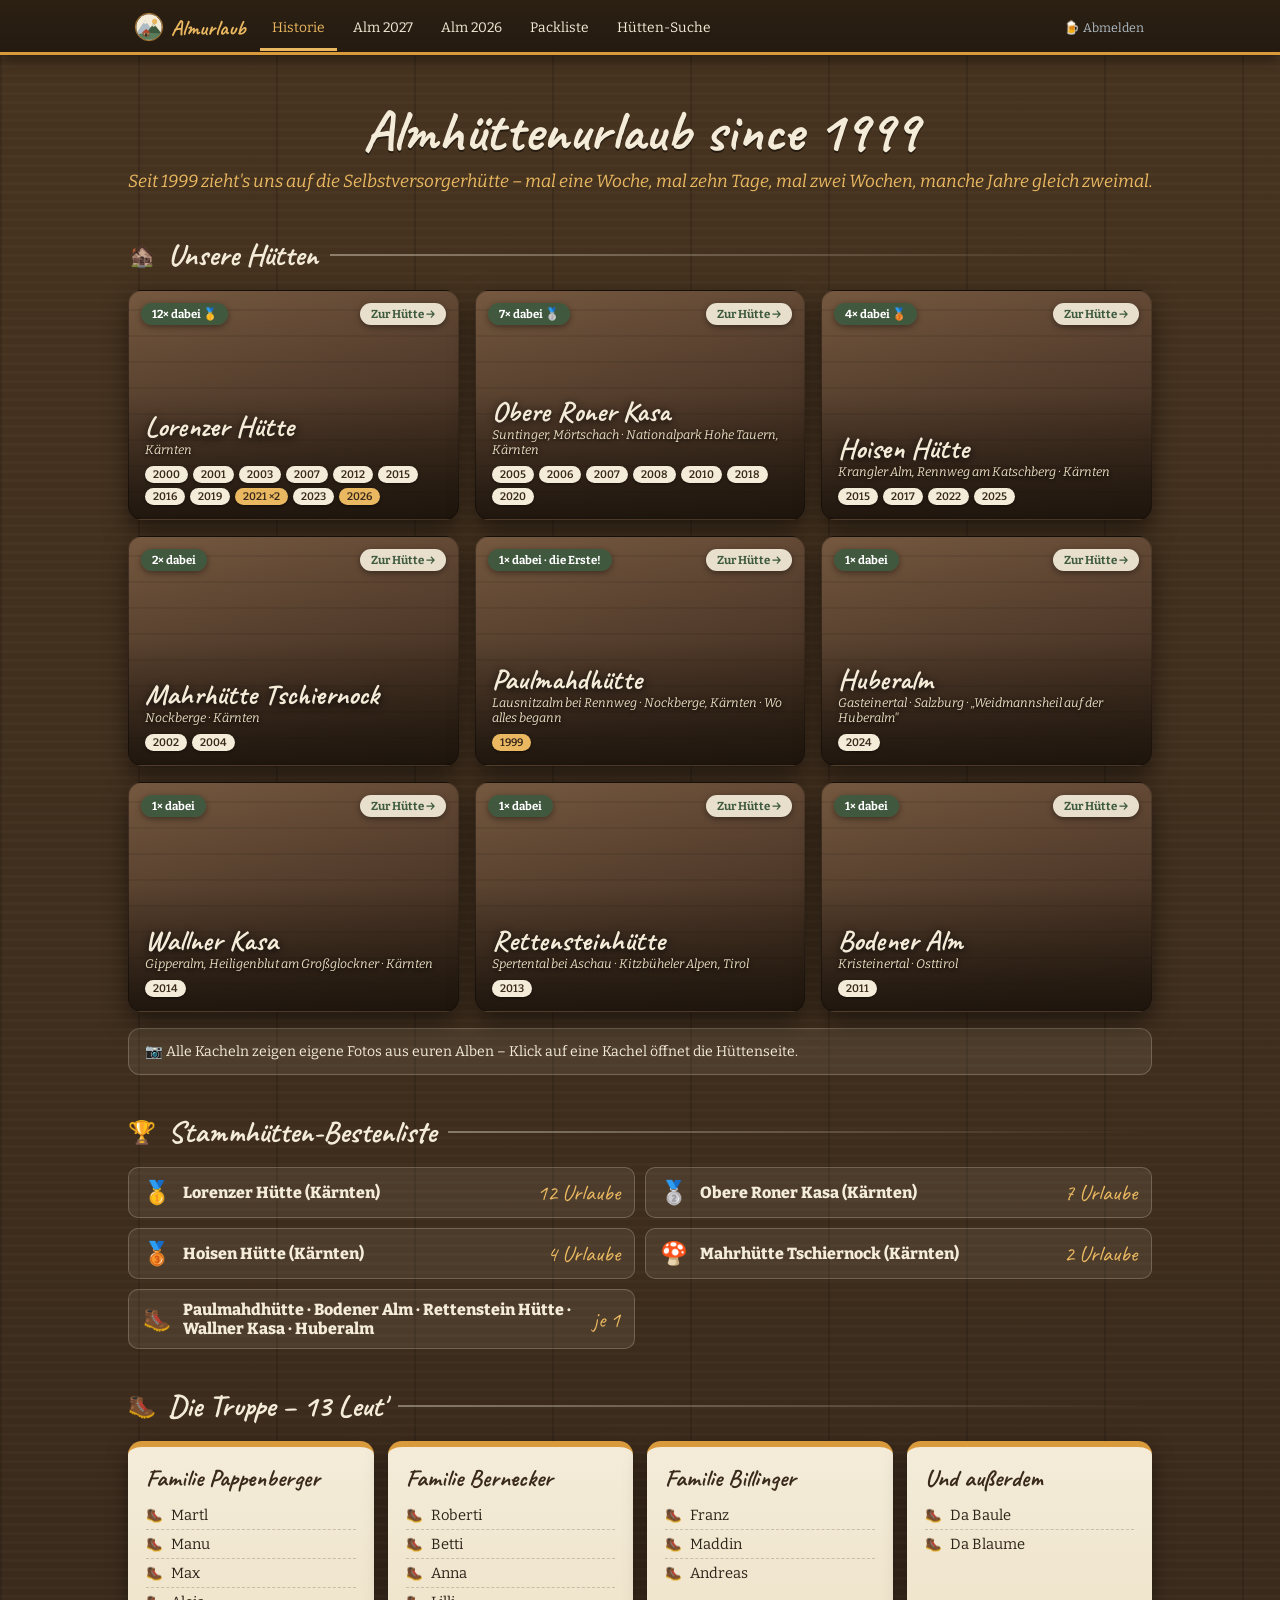
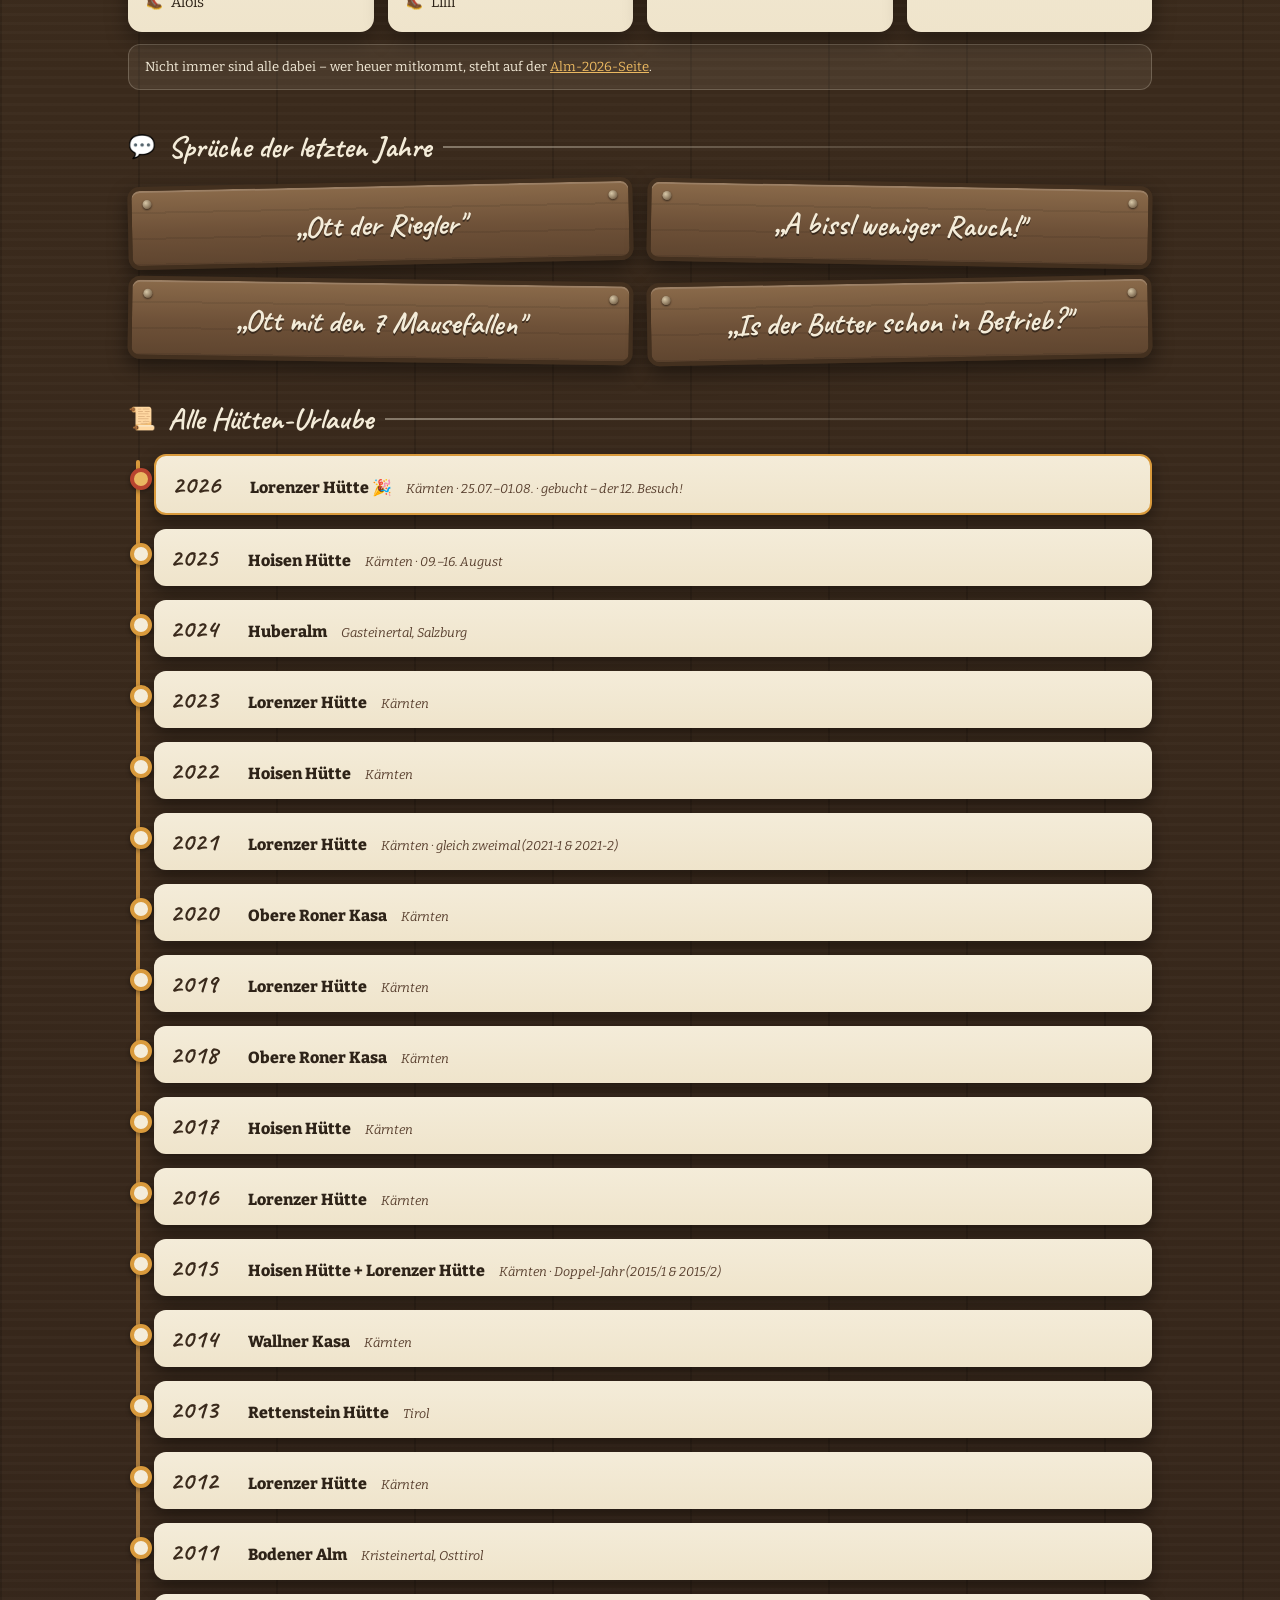
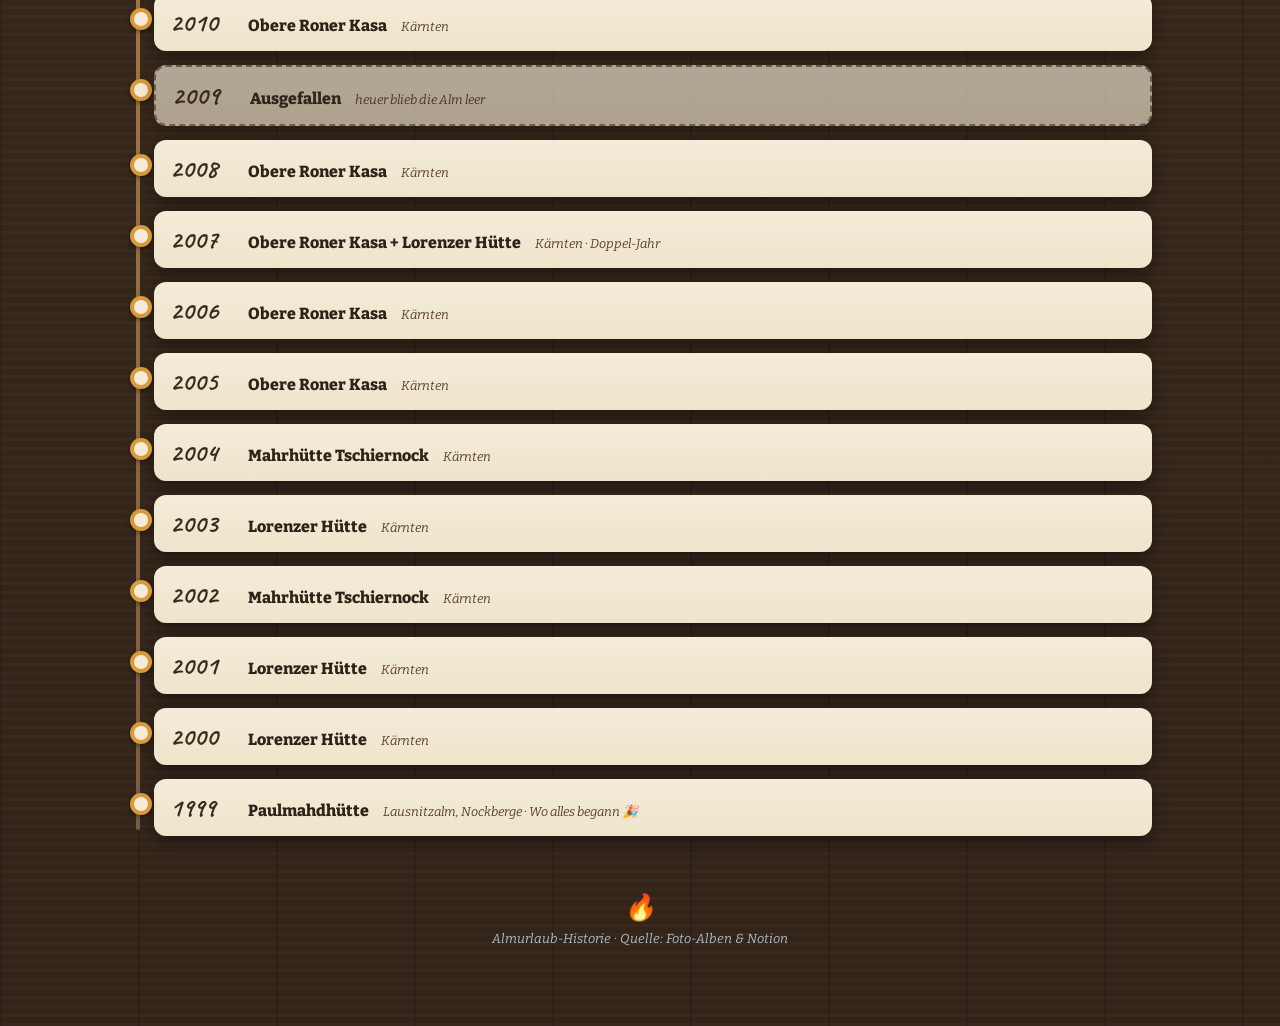
==== commit 36e3d86b: "Logo und Favicon - logo.svg: Bierdeckel-Rund mit Bergen, Sonne und Hütte in den alm.css-Farben - fav" ====
--- a/index.html
+++ b/index.html
@@ -3,6 +3,9 @@
 <head>
 <meta charset="UTF-8">
 <meta name="viewport" content="width=device-width, initial-scale=1.0">
+<link rel="icon" href="logo.svg" type="image/svg+xml">
+<link rel="icon" href="favicon.ico" sizes="48x48">
+<link rel="apple-touch-icon" href="apple-touch-icon.png">
 <title>Hütten-Historie – Urlaub auf der Alm seit 1999</title>
 <meta name="robots" content="noindex">
 <link rel="preconnect" href="https://fonts.googleapis.com">
@@ -14,7 +17,7 @@
 
 <nav class="alm-nav" aria-label="Hauptnavigation">
   <div class="nav-innen">
-    <a class="logo" href="index.html">🏔️ Almurlaub</a>
+    <a class="logo" href="index.html"><img src="logo.svg" alt="" width="30" height="30">Almurlaub</a>
     <a class="nav-link aktiv" href="index.html">Historie</a>
     <a class="nav-link" href="2027/index.html">Alm 2027</a>
     <a class="nav-link" href="2026/index.html">Alm 2026</a>
--- a/alm.css
+++ b/alm.css
@@ -32,7 +32,9 @@
 .alm-nav .logo{
   font-family:'Caveat',cursive;font-size:1.35rem;font-weight:700;color:var(--schwammerl-hell);
   text-decoration:none;padding:12px 10px 10px;white-space:nowrap;
-}
+  display:inline-flex;align-items:center;gap:7px;
+}
+.alm-nav .logo img{width:30px;height:30px;flex:none}
 .alm-nav a.nav-link{
   color:var(--creme);text-decoration:none;font-size:.86rem;padding:14px 12px 12px;
   white-space:nowrap;border-bottom:3px solid transparent;margin-bottom:-3px;
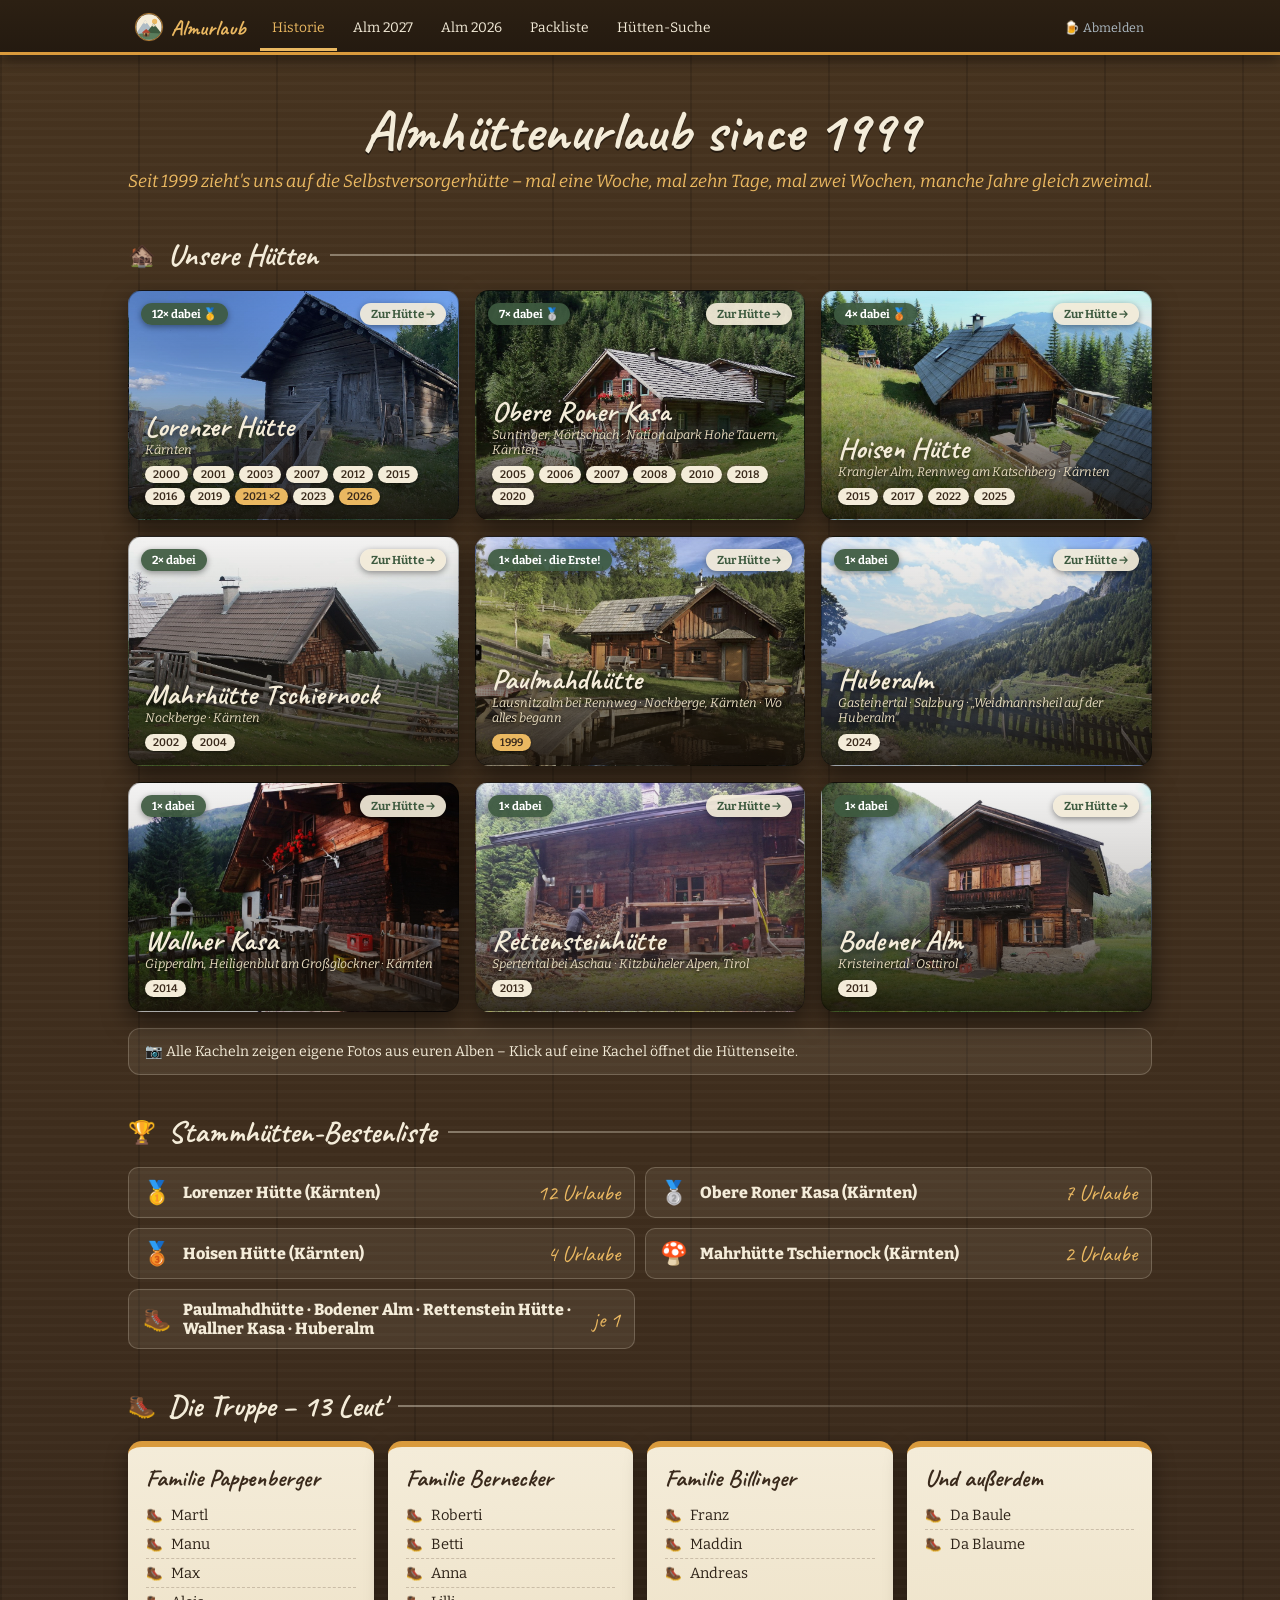
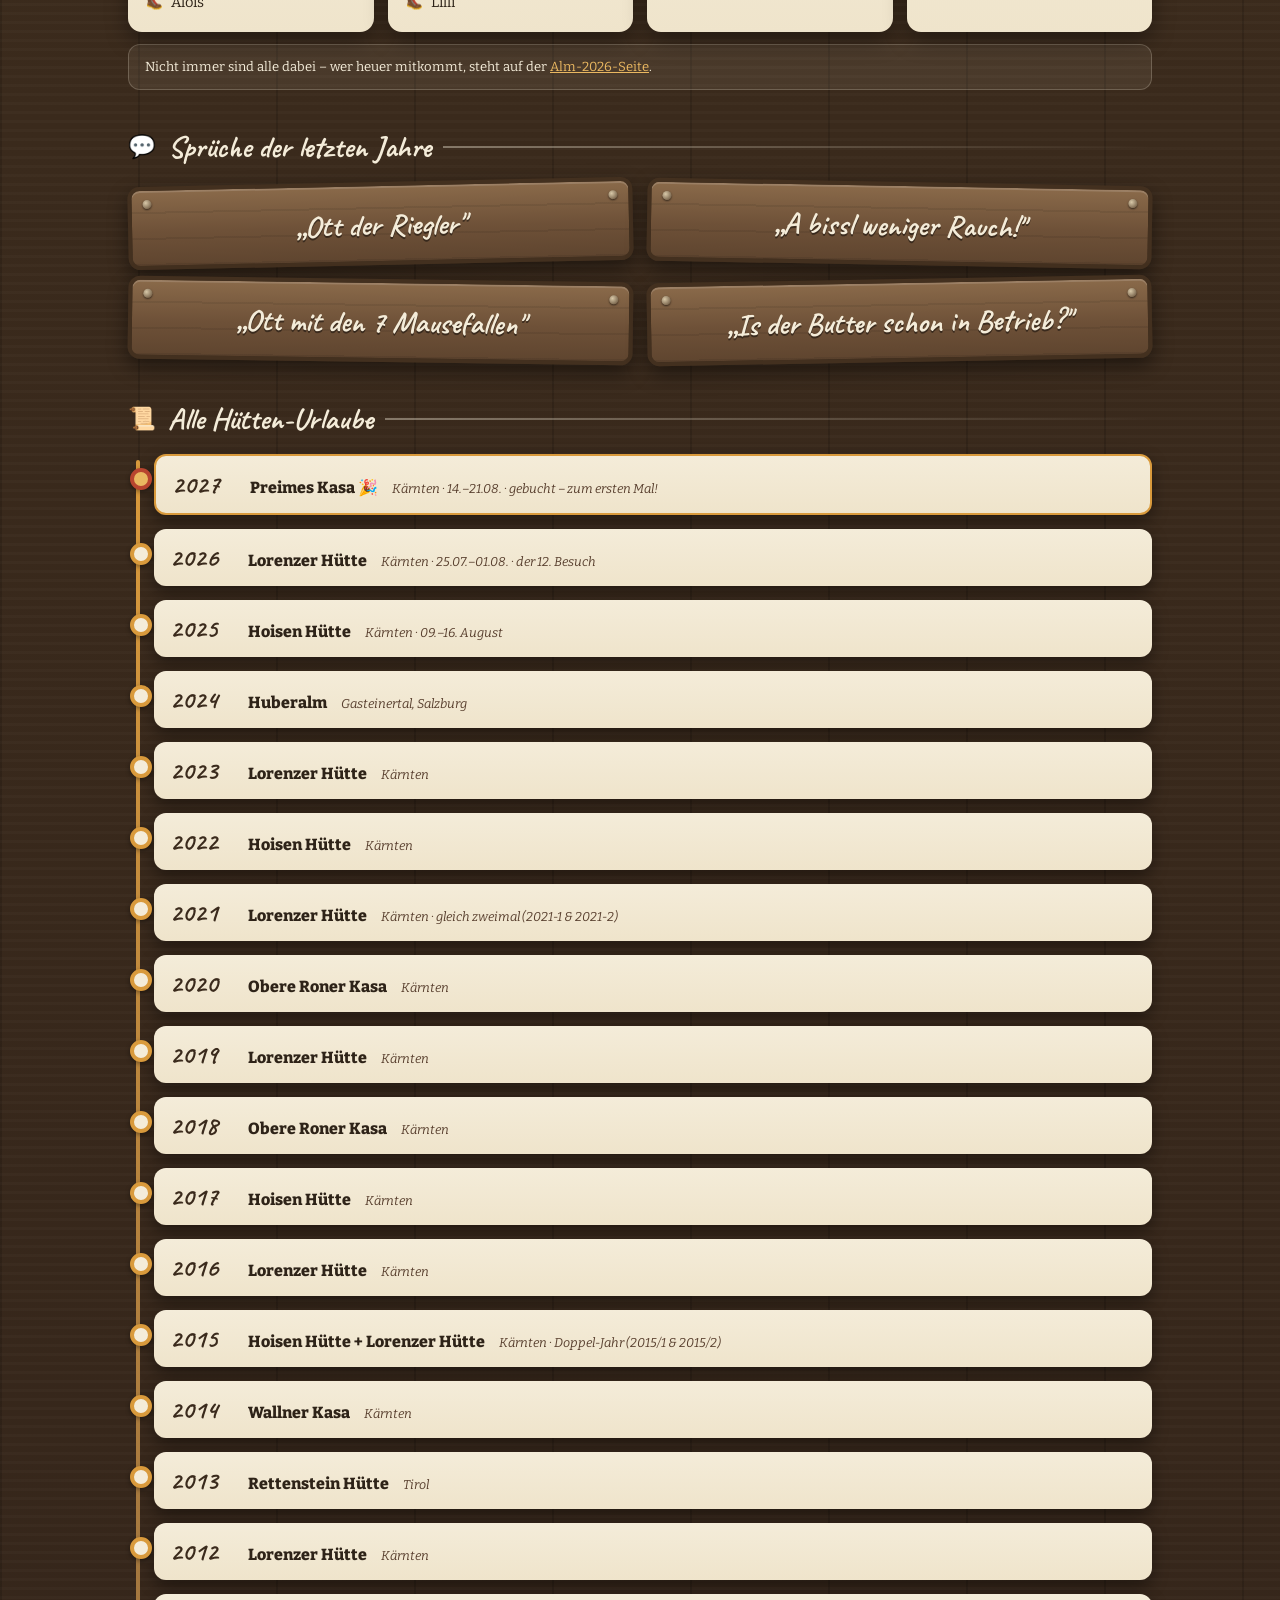
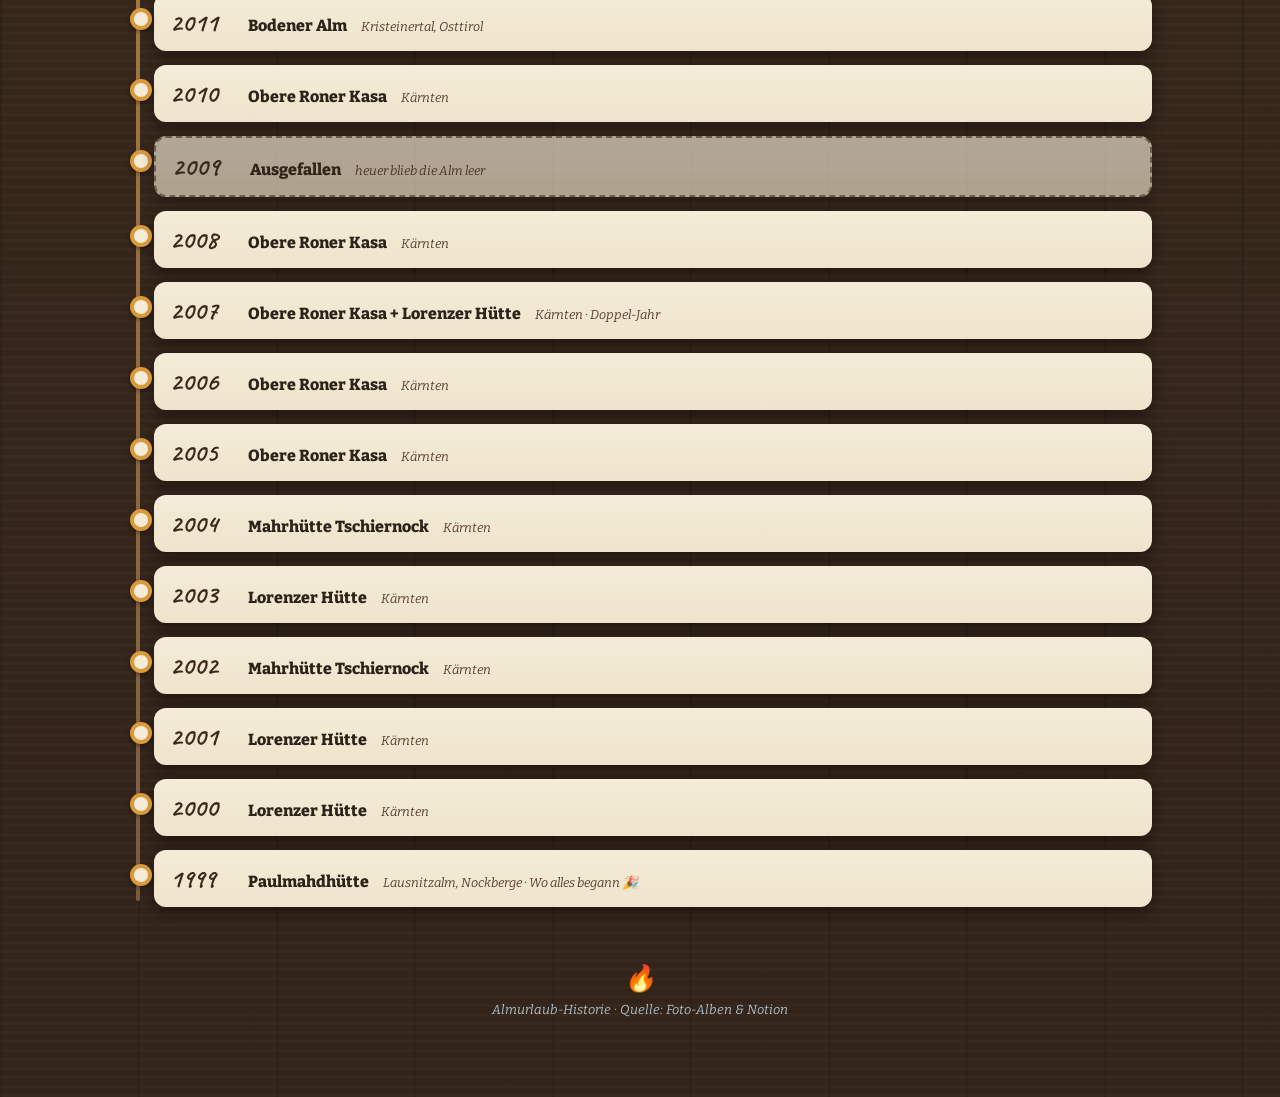
==== commit d5e78db0: "Preimes Kasa für 14.–21.08.2027 gebucht Countdown, Eckdaten, Hüttenkarten, To-Dos, Historie und Hütt" ====
--- a/index.html
+++ b/index.html
@@ -182,7 +182,9 @@
     <div class="sek-titel"><span class="em">📜</span><h2>Alle Hütten-Urlaube</h2><div class="linie"></div></div>
     <div class="timeline">
 
-      <div class="jahr geplant"><div class="j-karte"><span class="j-zahl">2026</span><span class="j-huette">Lorenzer Hütte 🎉</span><span class="j-region">Kärnten · 25.07.–01.08. · gebucht – der 12. Besuch!</span></div></div>
+      <div class="jahr geplant"><div class="j-karte"><span class="j-zahl">2027</span><span class="j-huette">Preimes Kasa 🎉</span><span class="j-region">Kärnten · 14.–21.08. · gebucht – zum ersten Mal!</span></div></div>
+
+      <div class="jahr"><div class="j-karte"><span class="j-zahl">2026</span><span class="j-huette">Lorenzer Hütte</span><span class="j-region">Kärnten · 25.07.–01.08. · der 12. Besuch</span></div></div>
 
       <div class="jahr"><div class="j-karte"><span class="j-zahl">2025</span><span class="j-huette">Hoisen Hütte</span><span class="j-region">Kärnten · 09.–16. August</span></div></div>
       <div class="jahr"><div class="j-karte"><span class="j-zahl">2024</span><span class="j-huette">Huberalm</span><span class="j-region">Gasteinertal, Salzburg</span></div></div>
--- a/alm.css
+++ b/alm.css
@@ -35,6 +35,39 @@
   display:inline-flex;align-items:center;gap:7px;
 }
 .alm-nav .logo img{width:30px;height:30px;flex:none}
+
+/* ---------- Abrechnung: Sichern & Teilen ---------- */
+.export-leiste{display:flex;flex-wrap:wrap;gap:10px}
+.export-leiste label.btn{display:inline-block}
+.export-hinweis{font-size:.8rem;color:var(--holz);margin-top:12px;font-style:italic}
+.druck-kopf{display:none}
+
+/* ---------- Foto-Album: Bilder sanft einblenden statt aufploppen ---------- */
+.foto-oeffnen img{opacity:0;transition:opacity .35s ease}
+.foto-oeffnen img.da{opacity:1}
+@media (prefers-reduced-motion:reduce){.foto-oeffnen img{transition:none}}
+
+/* ---------- Druck / PDF (alle Seiten) ---------- */
+@media print{
+  @page{margin:14mm}
+  body{background:#fff !important;color:#000}
+  .alm-nav,.jahr-nav,.nav-burger,.skip-link,footer{display:none !important}
+  /* nur Seiten mit Druckkopf (Abrechnung): Bedienelemente weg */
+  body:has(.druck-kopf) :is(.seitenkopf,.neu-zeile,.loeschen,.sync-status,.wer-leiste,
+    .export-bereich,.hinweis-band){display:none !important}
+  .druck-kopf{display:block;font-family:'Caveat',cursive;font-size:1.9rem;font-weight:700;
+    color:var(--holz-dunkel);border-bottom:2px solid var(--schwammerl);margin-bottom:6px}
+  .druck-kopf span{font-family:'Bitter',Georgia,serif;font-size:.85rem;font-weight:400;color:var(--holz)}
+  .wrap{max-width:none;padding:0}
+  section{margin-top:18px;break-inside:avoid}
+  .sek-titel,.sek-titel h2{color:var(--holz-dunkel) !important;margin-bottom:6px}
+  .sek-titel .linie{background:var(--holz-grau)}
+  .karte,.summe{box-shadow:none !important;background:#fff !important;border:1px solid #ccc}
+  .tabelle input{border:none !important;background:transparent !important;padding:0;box-shadow:none;
+    -webkit-appearance:none;appearance:none;color:#000;font:inherit}
+  .tab-scroll{overflow:visible}
+  .plus,.minus{-webkit-print-color-adjust:exact;print-color-adjust:exact}
+}
 .alm-nav a.nav-link{
   color:var(--creme);text-decoration:none;font-size:.86rem;padding:14px 12px 12px;
   white-space:nowrap;border-bottom:3px solid transparent;margin-bottom:-3px;
@@ -389,6 +422,18 @@
 .badge.abgesagt{background:var(--geranie)}
 .badge.offen{background:var(--schwammerl)}
 .badge.nein{background:var(--holz-grau)}
+/* Link-Knöpfe in den Hütten-Kacheln */
+.huette-knoepfe{display:flex;flex-wrap:wrap;gap:8px;margin-top:12px}
+.huette-knopf{
+  display:inline-flex;align-items:center;gap:6px;padding:7px 14px;border-radius:999px;
+  background:var(--tanne);color:var(--creme) !important;text-decoration:none !important;
+  font-size:.82rem;font-weight:600;box-shadow:0 2px 0 rgba(0,0,0,.25);transition:background .15s,transform .15s;
+}
+.huette-knopf:hover{background:var(--tanne-hell);transform:translateY(-1px)}
+.huette-knopf:active{transform:translateY(1px);box-shadow:0 1px 0 rgba(0,0,0,.25)}
+.huette-knopf.zweit{background:var(--holz-hell)}
+.huette-knopf.zweit:hover{background:var(--holz)}
+.huette-knopf::after{content:"↗";font-size:.75em;opacity:.8}
 .huette p{font-size:.86rem;margin-top:10px;color:#4a3a28;line-height:1.5}
 .huette a{color:var(--tanne);font-weight:600;text-decoration:none;border-bottom:1px dotted var(--tanne)}
 .huette a:hover{color:var(--tanne-hell)}
@@ -418,9 +463,13 @@
 .link-karte .url{color:var(--tanne);font-size:.78rem;font-weight:600;display:block;margin-top:6px}
 
 /* ---------- Galerie (Masonry – natürliche Seitenverhältnisse) ---------- */
-.galerie{columns:2;column-gap:14px}
-@media (min-width:640px){ .galerie{columns:3} }
-@media (min-width:1024px){ .galerie{columns:4} }
+/* Grid statt CSS-Spalten: gedrehte Polaroids in einem Spaltenlayout
+   flackern (v. a. Safari/iPhone) und springen beim Nachladen zwischen den Spalten */
+.galerie{display:grid;grid-template-columns:repeat(2,minmax(0,1fr));gap:14px;align-items:start}
+@media (min-width:640px){ .galerie{grid-template-columns:repeat(3,minmax(0,1fr))} }
+@media (min-width:1024px){ .galerie{grid-template-columns:repeat(4,minmax(0,1fr))} }
+.galerie .polaroid{margin:0;-webkit-backface-visibility:hidden;backface-visibility:hidden}
+.galerie .polaroid img{aspect-ratio:4/3;object-fit:cover;object-position:center 35%;background:var(--creme-dunkel)}
 .polaroid{
   position:relative;display:inline-block;width:100%;margin:0 0 14px;break-inside:avoid;
   background:#fdfaf2;padding:8px 8px 10px;border-radius:4px;
